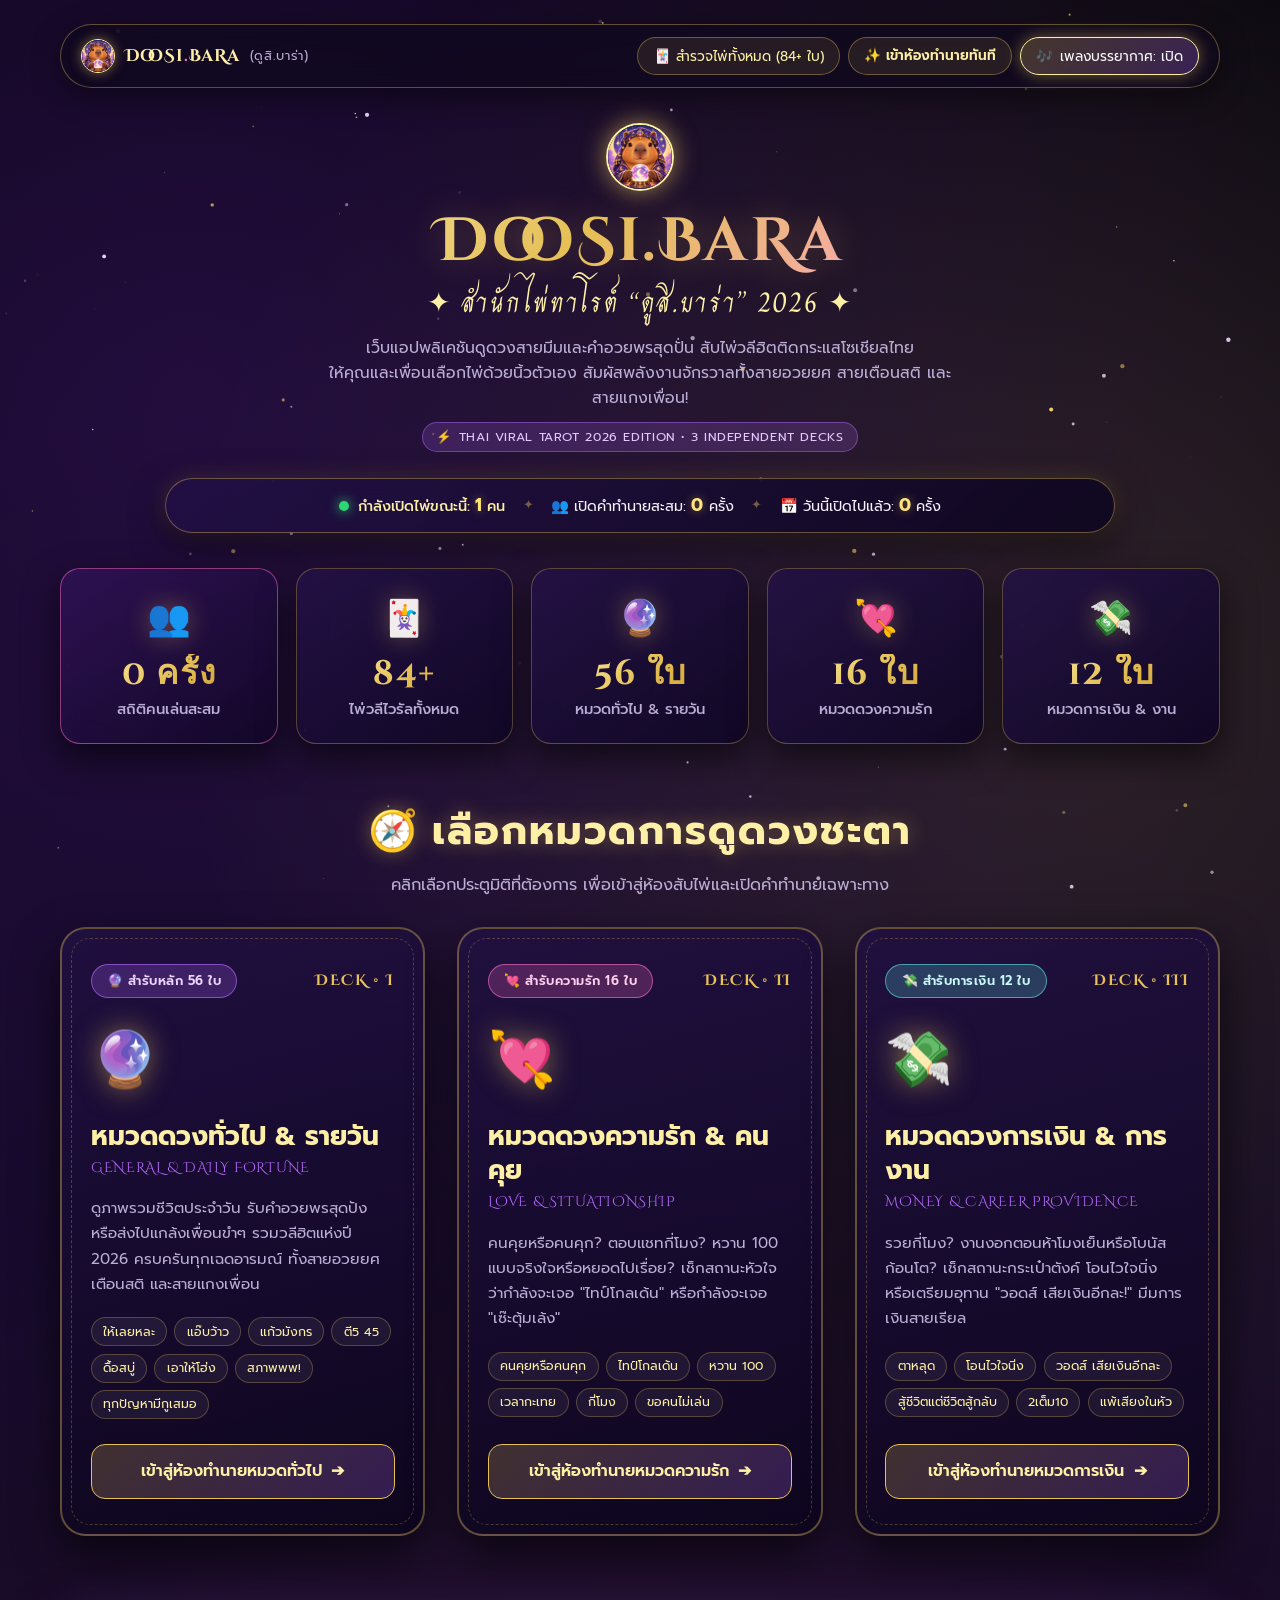
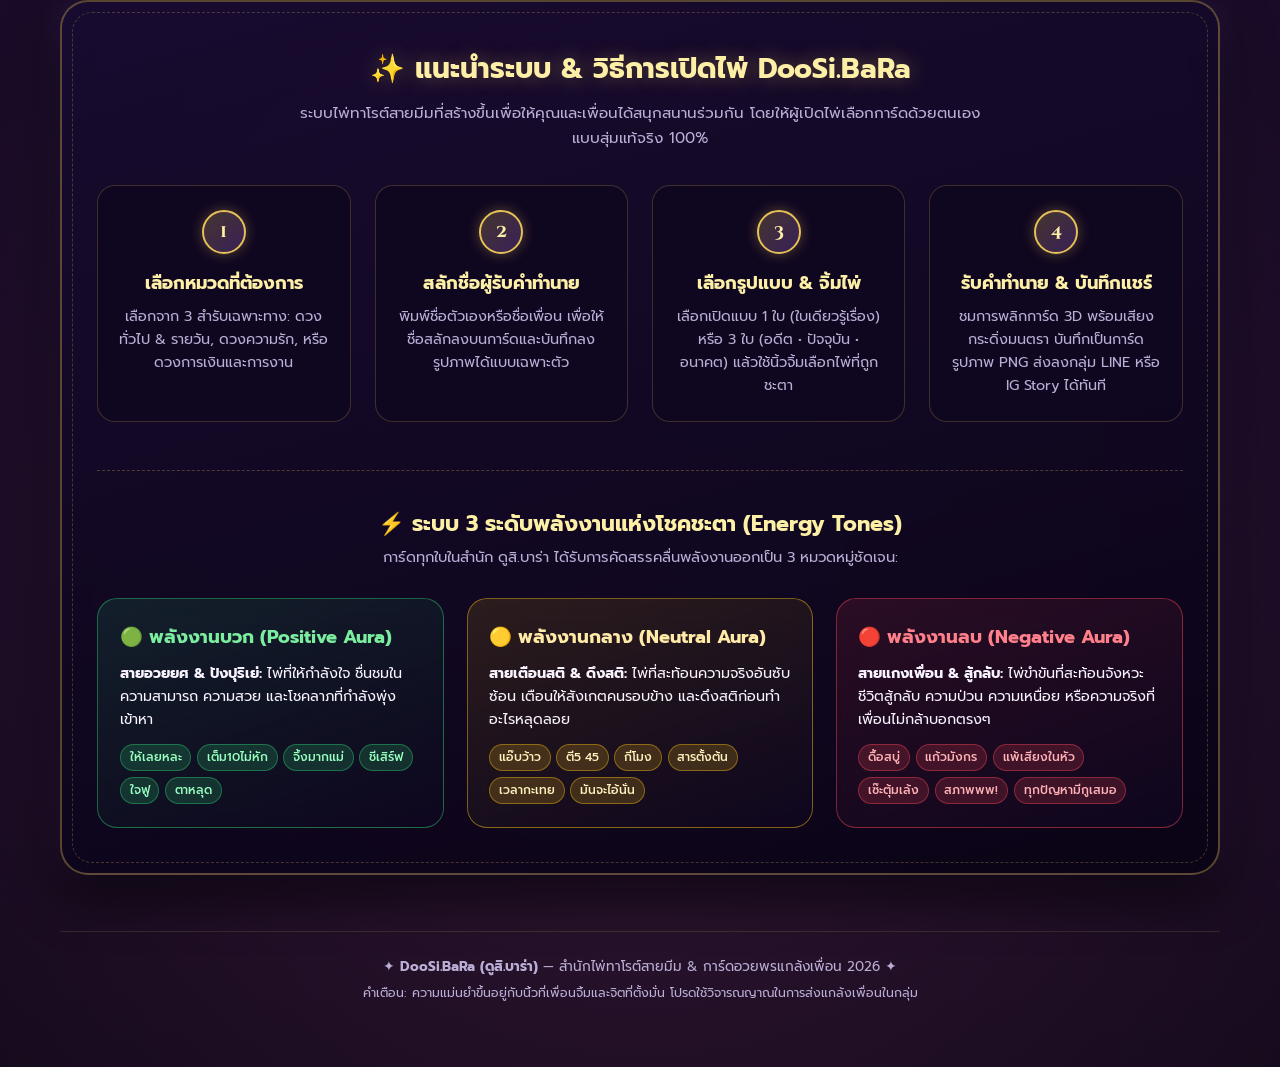
==== index.html @ a7a4101d "Initial release of DooSi.BaRa 2026" ====
<!DOCTYPE html>
<html lang="th">
<head>
    <meta charset="UTF-8">
    <meta name="viewport" content="width=device-width, initial-scale=1.0">
    <title>DooSi.BaRa (ดูสิ.บาร่า) — แดชบอร์ดสำนักไพ่ทาโรต์สายมีม 2026</title>
    <meta name="description" content="DooSi.BaRa (ดูสิ.บาร่า) เว็บเปิดไพ่ทาโรต์ดูดวงขำๆ แกล้งเพื่อน รับคำอวยพรด้วยวลีไวรัลปี 2026 แยกหมวดทั่วไป ความรัก การเงิน พร้อมระบบพลังงาน 3 รูปแบบ">
    <meta name="theme-color" content="#120924">
    <!-- Open Graph / Social Sharing (LINE, Facebook, X) -->
    <meta property="og:type" content="website">
    <meta property="og:title" content="DooSi.BaRa (ดูสิ.บาร่า) — สำนักไพ่ทาโรต์สายมีม 2026">
    <meta property="og:description" content="เปิดไพ่ดูดวงขำๆ แกล้งเพื่อน รับคำอวยพรด้วยวลีไวรัลปี 2026 แยกหมวดทั่วไป ความรัก การเงิน 84+ ใบ!">
    <meta property="og:image" content="icon.png">
    <meta name="twitter:card" content="summary_large_image">
    <meta name="twitter:title" content="DooSi.BaRa (ดูสิ.บาร่า) — สำนักไพ่ทาโรต์สายมีม 2026">
    <meta name="twitter:description" content="เปิดไพ่ดูดวงขำๆ แกล้งเพื่อน รับคำอวยพรด้วยวลีไวรัลปี 2026 แยกหมวดทั่วไป ความรัก การเงิน">
    <meta name="twitter:image" content="icon.png">
    <link rel="icon" type="image/png" href="icon.png">
    <link rel="apple-touch-icon" href="icon.png">
    <link rel="preconnect" href="https://fonts.googleapis.com">
    <link rel="preconnect" href="https://fonts.gstatic.com" crossorigin>
    <link href="https://fonts.googleapis.com/css2?family=Charm:wght@400;700&family=Cinzel+Decorative:wght@700&family=Prompt:wght@300;400;500;600;700&display=swap" rel="stylesheet">
    <link rel="stylesheet" href="styles.css?v=20261001_v10">

    <!-- Direct Fallback / Cache-Proof Essential Layout Styles -->
    <style>
        .dashboard-stats-grid {
            display: grid !important;
            grid-template-columns: repeat(auto-fit, minmax(175px, 1fr)) !important;
            gap: 1.1rem !important;
            margin: 1.5rem auto 3rem !important;
            max-width: 1180px !important;
        }
        @media (min-width: 1024px) {
            .dashboard-stats-grid {
                grid-template-columns: repeat(5, 1fr) !important;
            }
        }
        .stat-box {
            background: linear-gradient(145deg, rgba(35, 17, 70, 0.85) 0%, rgba(16, 7, 36, 0.95) 100%) !important;
            border: 1.5px solid rgba(229, 193, 88, 0.32) !important;
            border-radius: 20px !important;
            padding: 1.35rem 1.15rem !important;
            text-align: center !important;
            box-shadow: 0 14px 35px rgba(0, 0, 0, 0.6) !important;
            backdrop-filter: blur(14px) !important;
            transition: all 0.3s ease !important;
        }
        .stat-box:hover {
            transform: translateY(-5px) !important;
            border-color: #e5c158 !important;
            box-shadow: 0 18px 45px rgba(0, 0, 0, 0.75), 0 0 25px rgba(229, 193, 88, 0.4) !important;
        }
        .modes-portal-grid {
            display: grid !important;
            grid-template-columns: repeat(auto-fit, minmax(320px, 1fr)) !important;
            gap: 2rem !important;
            margin-bottom: 4rem !important;
        }
        .mode-portal-card {
            background: linear-gradient(165deg, rgba(32, 16, 64, 0.92) 0%, rgba(14, 6, 30, 0.98) 100%) !important;
            border: 2px solid rgba(229, 193, 88, 0.38) !important;
            border-radius: 26px !important;
            padding: 2.2rem 1.8rem !important;
            text-decoration: none !important;
            color: #f7f3ff !important;
            display: flex !important;
            flex-direction: column !important;
            justify-content: space-between !important;
            box-shadow: 0 18px 45px rgba(0, 0, 0, 0.65) !important;
            transition: all 0.35s cubic-bezier(0.22, 1, 0.36, 1) !important;
            position: relative !important;
        }
        .mode-portal-card:hover {
            transform: translateY(-8px) scale(1.02) !important;
            border-color: #fdf0a6 !important;
            box-shadow: 0 28px 60px rgba(0, 0, 0, 0.85), 0 0 35px rgba(229, 193, 88, 0.45) !important;
        }
        .portal-general:hover {
            box-shadow: 0 28px 60px rgba(0, 0, 0, 0.85), 0 0 45px rgba(184, 107, 255, 0.5) !important;
            border-color: #d199ff !important;
        }
        .portal-love:hover {
            box-shadow: 0 28px 60px rgba(0, 0, 0, 0.85), 0 0 45px rgba(255, 110, 199, 0.5) !important;
            border-color: #ff9ee2 !important;
        }
        .portal-money:hover {
            box-shadow: 0 28px 60px rgba(0, 0, 0, 0.85), 0 0 45px rgba(92, 225, 230, 0.5) !important;
            border-color: #7fedf2 !important;
        }
        .portal-top-bar {
            display: flex !important;
            justify-content: space-between !important;
            align-items: center !important;
            margin-bottom: 1.2rem !important;
        }
        .portal-enter-btn {
            width: 100% !important;
            padding: 0.85rem 1.2rem !important;
            background: linear-gradient(135deg, rgba(229, 193, 88, 0.22), rgba(184, 107, 255, 0.22)) !important;
            border: 1.5px solid #e5c158 !important;
            border-radius: 14px !important;
            color: #fdf0a6 !important;
            font-size: 1rem !important;
            font-weight: 600 !important;
            text-align: center !important;
            transition: all 0.3s ease !important;
            display: flex !important;
            align-items: center !important;
            justify-content: center !important;
            gap: 0.6rem !important;
        }
        .mode-portal-card:hover .portal-enter-btn {
            background: linear-gradient(135deg, #f3d470, #c89629) !important;
            color: #160a28 !important;
            box-shadow: 0 0 25px rgba(229, 193, 88, 0.5) !important;
        }
        .system-guide-card {
            background: linear-gradient(165deg, rgba(24, 11, 48, 0.9) 0%, rgba(10, 4, 22, 0.96) 100%) !important;
            border: 2px solid rgba(229, 193, 88, 0.35) !important;
            border-radius: 28px !important;
            padding: 2.8rem 2.2rem !important;
            margin-bottom: 3.5rem !important;
            box-shadow: 0 20px 50px rgba(0,0,0,0.7), 0 0 35px rgba(184, 107, 255, 0.15) !important;
        }
        .guide-step-grid {
            display: grid !important;
            grid-template-columns: repeat(auto-fit, minmax(230px, 1fr)) !important;
            gap: 1.5rem !important;
            margin-top: 2.2rem !important;
        }
        .guide-step-item {
            background: rgba(15, 7, 32, 0.8) !important;
            border: 1.5px solid rgba(229, 193, 88, 0.22) !important;
            border-radius: 18px !important;
            padding: 1.5rem 1.25rem !important;
            text-align: center !important;
        }
        .step-num {
            display: inline-flex !important;
            align-items: center !important;
            justify-content: center !important;
            width: 44px !important;
            height: 44px !important;
            border-radius: 50% !important;
            background: linear-gradient(135deg, rgba(229, 193, 88, 0.25), rgba(184, 107, 255, 0.25)) !important;
            border: 2px solid #e5c158 !important;
            color: #fdf0a6 !important;
            font-family: 'Cinzel Decorative', serif !important;
            font-weight: 700 !important;
            font-size: 1.15rem !important;
            margin-bottom: 0.9rem !important;
        }
        .tone-explain-grid {
            display: grid !important;
            grid-template-columns: repeat(auto-fit, minmax(260px, 1fr)) !important;
            gap: 1.4rem !important;
            margin-top: 1.8rem !important;
        }
        .tone-explain-card {
            border-radius: 20px !important;
            padding: 1.45rem 1.35rem !important;
        }
        .tone-explain-card.positive {
            background: linear-gradient(160deg, rgba(46, 213, 115, 0.12), rgba(15, 7, 32, 0.85)) !important;
            border: 1.5px solid rgba(46, 213, 115, 0.45) !important;
        }
        .tone-explain-card.neutral {
            background: linear-gradient(160deg, rgba(255, 195, 18, 0.12), rgba(15, 7, 32, 0.85)) !important;
            border: 1.5px solid rgba(255, 195, 18, 0.45) !important;
        }
        .tone-explain-card.negative {
            background: linear-gradient(160deg, rgba(255, 71, 87, 0.12), rgba(15, 7, 32, 0.85)) !important;
            border: 1.5px solid rgba(255, 71, 87, 0.45) !important;
        }
    </style>
</head>
<body>
    <!-- Animated Celestial Starfield -->
    <canvas id="starfield"></canvas>

    <div class="app-wrapper">
        <!-- Top Navigation Bar -->
        <nav class="top-bar">
            <div class="brand-mini">
                <img src="icon.png" alt="DooSi.BaRa Mascot" class="brand-mascot-img">
                <span>DooSi<span class="dot">.</span>BaRa</span>
                <span style="font-family:'Prompt',sans-serif; font-size:0.8rem; color:var(--text-muted); font-weight:400;">(ดูสิ.บาร่า)</span>
            </div>
            <div class="top-actions">
                <button type="button" class="btn-pill" id="btnOpenGallery">
                    🃏 สำรวจไพ่ทั้งหมด (84+ ใบ)
                </button>
                <a href="reading.html?mode=general" class="btn-pill" style="text-decoration:none; color:var(--gold-light); font-weight:600;">
                    ✨ เข้าห้องทำนายทันที
                </a>
                <button type="button" class="btn-pill sound-active" id="btnToggleSound">
                    <span class="bgm-wave-anim">🎶</span> เพลงบรรยากาศ: เปิด
                </button>
            </div>
        </nav>

        <!-- Hero Section -->
        <header class="hero-header">
            <div class="celestial-emblem" aria-hidden="true" style="background:transparent; border:none; box-shadow:none;">
                <img src="icon.png" alt="DooSi.BaRa Mascot" class="hero-mascot-img">
            </div>
            <h1 class="site-title">DooSi.BaRa</h1>
            <span class="site-title-thai">✦ สำนักไพ่ทาโรต์ “ดูสิ.บาร่า” 2026 ✦</span>
            <p class="site-subtitle">
                เว็บแอปพลิเคชันดูดวงสายมีมและคำอวยพรสุดปั่น สับไพ่วลีฮิตติดกระแสโซเชียลไทย<br>
                ให้คุณและเพื่อนเลือกไพ่ด้วยนิ้วตัวเอง สัมผัสพลังงานจักรวาลทั้งสายอวยยศ สายเตือนสติ และสายแกงเพื่อน!
            </p>
            <span class="badge-2026">⚡ THAI VIRAL TAROT 2026 EDITION • 3 INDEPENDENT DECKS</span>

            <!-- Real-Time Live Player Counter Strip -->
            <div class="live-counter-strip" aria-label="สถิติผู้เปิดไพ่แบบเรียลไทม์">
                <div class="live-counter-pill pulse-active">
                    <span class="live-pulse-dot" aria-hidden="true"></span>
                    <span>กำลังเปิดไพ่ขณะนี้: <strong id="liveOnlineCount" class="live-glow-val">28</strong> คน</span>
                </div>
                <div class="live-counter-divider" aria-hidden="true">✦</div>
                <div class="live-counter-pill">
                    <span>👥 เปิดคำทำนายสะสม: <strong id="liveTotalReadings" class="live-glow-val">28,540</strong> ครั้ง</span>
                </div>
                <div class="live-counter-divider" aria-hidden="true">✦</div>
                <div class="live-counter-pill">
                    <span>📅 วันนี้เปิดไปแล้ว: <strong id="liveTodayReadings" class="live-glow-val">1,280</strong> ครั้ง</span>
                </div>
            </div>
        </header>

        <!-- Overview Dashboard Stats -->
        <div class="dashboard-stats-grid">
            <div class="stat-box highlight-player-stat">
                <div class="stat-icon">👥</div>
                <div class="stat-number" id="statPlayerCount">28,540+</div>
                <div class="stat-title">สถิติคนเล่นสะสม</div>
            </div>
            <div class="stat-box">
                <div class="stat-icon">🃏</div>
                <div class="stat-number" id="statTotalCards">84+</div>
                <div class="stat-title">ไพ่วลีไวรัลทั้งหมด</div>
            </div>
            <div class="stat-box">
                <div class="stat-icon">🔮</div>
                <div class="stat-number" id="statGeneralCards">56 ใบ</div>
                <div class="stat-title">หมวดทั่วไป & รายวัน</div>
            </div>
            <div class="stat-box">
                <div class="stat-icon">💘</div>
                <div class="stat-number" id="statLoveCards">16 ใบ</div>
                <div class="stat-title">หมวดดวงความรัก</div>
            </div>
            <div class="stat-box">
                <div class="stat-icon">💸</div>
                <div class="stat-number" id="statMoneyCards">12 ใบ</div>
                <div class="stat-title">หมวดการเงิน & งาน</div>
            </div>
        </div>

        <!-- Mode Portals Section -->
        <div class="section-heading-center">
            <h2>🧭 เลือกหมวดการดูดวงชะตา</h2>
            <p>คลิกเลือกประตูมิติที่ต้องการ เพื่อเข้าสู่ห้องสับไพ่และเปิดคำทำนายเฉพาะทาง</p>
        </div>

        <section class="modes-portal-grid" aria-label="เลือกโหมดการดูดวง">
            <!-- Mode 1: General -->
            <a href="reading.html?mode=general" class="mode-portal-card portal-general" aria-label="เข้าสู่ห้องทำนายดวงทั่วไป">
                <div>
                    <div class="portal-top-bar">
                        <span class="portal-badge badge-general">🔮 สำรับหลัก 56 ใบ</span>
                        <span class="portal-roman">DECK • I</span>
                    </div>
                    <div class="portal-icon">🔮</div>
                    <h3 class="portal-title">หมวดดวงทั่วไป & รายวัน</h3>
                    <div class="portal-subtitle">GENERAL & DAILY FORTUNE</div>
                    <p class="portal-desc">
                        ดูภาพรวมชีวิตประจำวัน รับคำอวยพรสุดปัง หรือส่งไปแกล้งเพื่อนขำๆ รวมวลีฮิตแห่งปี 2026 ครบครันทุกเฉดอารมณ์ ทั้งสายอวยยศ เตือนสติ และสายแกงเพื่อน
                    </p>
                    <div class="portal-sample-tags">
                        <span class="sample-tag">ให้เลยหละ</span>
                        <span class="sample-tag">แอ๊บว้าว</span>
                        <span class="sample-tag">แก้วมังกร</span>
                        <span class="sample-tag">ตี5 45</span>
                        <span class="sample-tag">ดื้อสบู่</span>
                        <span class="sample-tag">เอาให้โฮ่ง</span>
                        <span class="sample-tag">สภาพพพ!</span>
                        <span class="sample-tag">ทุกปัญหามีกูเสมอ</span>
                    </div>
                </div>
                <div class="portal-enter-btn">
                    <span>เข้าสู่ห้องทำนายหมวดทั่วไป</span>
                    <span class="portal-arrow">➔</span>
                </div>
            </a>

            <!-- Mode 2: Love -->
            <a href="reading.html?mode=love" class="mode-portal-card portal-love" aria-label="เข้าสู่ห้องทำนายความรัก">
                <div>
                    <div class="portal-top-bar">
                        <span class="portal-badge badge-love">💘 สำรับความรัก 16 ใบ</span>
                        <span class="portal-roman">DECK • II</span>
                    </div>
                    <div class="portal-icon">💘</div>
                    <h3 class="portal-title">หมวดดวงความรัก & คนคุย</h3>
                    <div class="portal-subtitle">LOVE & SITUATIONSHIP</div>
                    <p class="portal-desc">
                        คนคุยหรือคนคุก? ตอบแชทกี่โมง? หวาน 100 แบบจริงใจหรือหยอดไปเรื่อย? เช็กสถานะหัวใจว่ากำลังจะเจอ "ไทป์โกลเด้น" หรือกำลังจะเจอ "เซ๊ะตุ้มเล้ง"
                    </p>
                    <div class="portal-sample-tags">
                        <span class="sample-tag">คนคุยหรือคนคุก</span>
                        <span class="sample-tag">ไทป์โกลเด้น</span>
                        <span class="sample-tag">หวาน 100</span>
                        <span class="sample-tag">เวลากะเทย</span>
                        <span class="sample-tag">กี่โมง</span>
                        <span class="sample-tag">ขอคนไม่เล่น</span>
                    </div>
                </div>
                <div class="portal-enter-btn">
                    <span>เข้าสู่ห้องทำนายหมวดความรัก</span>
                    <span class="portal-arrow">➔</span>
                </div>
            </a>

            <!-- Mode 3: Money & Career -->
            <a href="reading.html?mode=money" class="mode-portal-card portal-money" aria-label="เข้าสู่ห้องทำนายการเงิน">
                <div>
                    <div class="portal-top-bar">
                        <span class="portal-badge badge-money">💸 สำรับการเงิน 12 ใบ</span>
                        <span class="portal-roman">DECK • III</span>
                    </div>
                    <div class="portal-icon">💸</div>
                    <h3 class="portal-title">หมวดดวงการเงิน & การงาน</h3>
                    <div class="portal-subtitle">MONEY & CAREER PROVIDENCE</div>
                    <p class="portal-desc">
                        รวยกี่โมง? งานงอกตอนห้าโมงเย็นหรือโบนัสก้อนโต? เช็กสถานะกระเป๋าตังค์ โอนไวใจนิ่ง หรือเตรียมอุทาน "วอดส์ เสียเงินอีกละ!" มีมการเงินสายเรียล
                    </p>
                    <div class="portal-sample-tags">
                        <span class="sample-tag">ตาหลุด</span>
                        <span class="sample-tag">โอนไวใจนิ่ง</span>
                        <span class="sample-tag">วอดส์ เสียเงินอีกละ</span>
                        <span class="sample-tag">สู้ชีวิตแต่ชีวิตสู้กลับ</span>
                        <span class="sample-tag">2เต็ม10</span>
                        <span class="sample-tag">แพ้เสียงในหัว</span>
                    </div>
                </div>
                <div class="portal-enter-btn">
                    <span>เข้าสู่ห้องทำนายหมวดการเงิน</span>
                    <span class="portal-arrow">➔</span>
                </div>
            </a>
        </section>

        <!-- System Architecture & How It Works -->
        <section class="system-guide-card">
            <div style="text-align:center;">
                <h3 style="font-size:1.75rem; color:var(--gold-light); margin-bottom:0.5rem; text-shadow:0 0 20px rgba(229,193,88,0.4);">
                    ✨ แนะนำระบบ & วิธีการเปิดไพ่ DooSi.BaRa
                </h3>
                <p style="color:var(--text-muted); font-size:0.95rem; max-width:700px; margin:0 auto; line-height:1.65;">
                    ระบบไพ่ทาโรต์สายมีมที่สร้างขึ้นเพื่อให้คุณและเพื่อนได้สนุกสนานร่วมกัน โดยให้ผู้เปิดไพ่เลือกการ์ดด้วยตนเองแบบสุ่มแท้จริง 100%
                </p>
            </div>

            <!-- Steps Grid -->
            <div class="guide-step-grid">
                <div class="guide-step-item">
                    <div class="step-num">1</div>
                    <h4>เลือกหมวดที่ต้องการ</h4>
                    <p>เลือกจาก 3 สำรับเฉพาะทาง: ดวงทั่วไป & รายวัน, ดวงความรัก, หรือดวงการเงินและการงาน</p>
                </div>
                <div class="guide-step-item">
                    <div class="step-num">2</div>
                    <h4>สลักชื่อผู้รับคำทำนาย</h4>
                    <p>พิมพ์ชื่อตัวเองหรือชื่อเพื่อน เพื่อให้ชื่อสลักลงบนการ์ดและบันทึกลงรูปภาพได้แบบเฉพาะตัว</p>
                </div>
                <div class="guide-step-item">
                    <div class="step-num">3</div>
                    <h4>เลือกรูปแบบ & จิ้มไพ่</h4>
                    <p>เลือกเปิดแบบ 1 ใบ (ใบเดียวรู้เรื่อง) หรือ 3 ใบ (อดีต • ปัจจุบัน • อนาคต) แล้วใช้นิ้วจิ้มเลือกไพ่ที่ถูกชะตา</p>
                </div>
                <div class="guide-step-item">
                    <div class="step-num">4</div>
                    <h4>รับคำทำนาย & บันทึกแชร์</h4>
                    <p>ชมการพลิกการ์ด 3D พร้อมเสียงกระดิ่งมนตรา บันทึกเป็นการ์ดรูปภาพ PNG ส่งลงกลุ่ม LINE หรือ IG Story ได้ทันที</p>
                </div>
            </div>

            <!-- 3 Energy Tones System -->
            <div style="margin-top:3rem; padding-top:2.2rem; border-top:1px dashed rgba(229,193,88,0.28);">
                <div style="text-align:center; margin-bottom:1.5rem;">
                    <h4 style="font-size:1.35rem; color:var(--gold-light);">
                        ⚡ ระบบ 3 ระดับพลังงานแห่งโชคชะตา (Energy Tones)
                    </h4>
                    <p style="color:var(--text-muted); font-size:0.92rem; margin-top:0.3rem;">
                        การ์ดทุกใบในสำนัก ดูสิ.บาร่า ได้รับการคัดสรรคลื่นพลังงานออกเป็น 3 หมวดหมู่ชัดเจน:
                    </p>
                </div>

                <div class="tone-explain-grid">
                    <div class="tone-explain-card positive">
                        <h4>🟢 พลังงานบวก (Positive Aura)</h4>
                        <p>
                            <strong>สายอวยยศ & ปังปุริเย่:</strong> ไพ่ที่ให้กำลังใจ ชื่นชมในความสามารถ ความสวย และโชคลาภที่กำลังพุ่งเข้าหา
                        </p>
                        <div class="tone-chips">
                            <span class="tone-chip">ให้เลยหละ</span>
                            <span class="tone-chip">เต็ม10ไม่หัก</span>
                            <span class="tone-chip">จึ้งมากแม่</span>
                            <span class="tone-chip">ชีเสิร์ฟ</span>
                            <span class="tone-chip">ใจฟู</span>
                            <span class="tone-chip">ตาหลุด</span>
                        </div>
                    </div>

                    <div class="tone-explain-card neutral">
                        <h4>🟡 พลังงานกลาง (Neutral Aura)</h4>
                        <p>
                            <strong>สายเตือนสติ & ดึงสติ:</strong> ไพ่ที่สะท้อนความจริงอันซับซ้อน เตือนให้สังเกตคนรอบข้าง และดึงสติก่อนทำอะไรหลุดลอย
                        </p>
                        <div class="tone-chips">
                            <span class="tone-chip">แอ๊บว้าว</span>
                            <span class="tone-chip">ตี5 45</span>
                            <span class="tone-chip">กี่โมง</span>
                            <span class="tone-chip">สารตั้งต้น</span>
                            <span class="tone-chip">เวลากะเทย</span>
                            <span class="tone-chip">มันจะไอ้นั่น</span>
                        </div>
                    </div>

                    <div class="tone-explain-card negative">
                        <h4>🔴 พลังงานลบ (Negative Aura)</h4>
                        <p>
                            <strong>สายแกงเพื่อน & สู้กลับ:</strong> ไพ่ขำขันที่สะท้อนจังหวะชีวิตสู้กลับ ความป่วน ความเหนื่อย หรือความจริงที่เพื่อนไม่กล้าบอกตรงๆ
                        </p>
                        <div class="tone-chips">
                            <span class="tone-chip">ดื้อสบู่</span>
                            <span class="tone-chip">แก้วมังกร</span>
                            <span class="tone-chip">แพ้เสียงในหัว</span>
                            <span class="tone-chip">เซ๊ะตุ้มเล้ง</span>
                            <span class="tone-chip">สภาพพพ!</span>
                            <span class="tone-chip">ทุกปัญหามีกูเสมอ</span>
                        </div>
                    </div>
                </div>
            </div>
        </section>

        <!-- Footer -->
        <footer class="site-footer">
            <p>✦ <strong>DooSi.BaRa (ดูสิ.บาร่า)</strong> — สำนักไพ่ทาโรต์สายมีม & การ์ดอวยพรแกล้งเพื่อน 2026 ✦</p>
            <p style="margin-top:0.3rem; font-size:0.78rem;">
                คำเตือน: ความแม่นยำขึ้นอยู่กับนิ้วที่เพื่อนจิ้มและจิตที่ตั้งมั่น โปรดใช้วิจารณญาณในการส่งแกล้งเพื่อนในกลุ่ม
            </p>
        </footer>
    </div>

    <!-- Modal 1: Master Gallery (All Decks Explorer) -->
    <div class="modal-backdrop" id="galleryModal" role="dialog" aria-modal="true">
        <div class="modal-card">
            <div class="modal-header">
                <div class="modal-title">🃏 สำรวจไพ่วลีไวรัลทั้งหมดใน DooSi.BaRa</div>
                <button type="button" class="btn-close-modal" onclick="document.getElementById('galleryModal').classList.remove('open')">✕</button>
            </div>

            <!-- Search and Filter Bar -->
            <div style="margin-bottom:1.2rem;">
                <input
                    type="text"
                    id="gallerySearchInput"
                    class="mystic-input"
                    placeholder="🔍 ค้นหาวลี หรือคำในความหมาย (เช่น ให้เลยหละ, แก้วมังกร, ตี5 45, ใจฟู...)"
                    style="margin-bottom:0.75rem;"
                >

                <div class="gallery-filter-bar">
                    <span style="font-size:0.8rem; color:var(--text-muted); margin-right:0.3rem;">หมวด:</span>
                    <button type="button" class="gallery-filter-pill active" data-filter="all">ทั้งหมด</button>
                    <button type="button" class="gallery-filter-pill" data-filter="general">🔮 ทั่วไป & รายวัน</button>
                    <button type="button" class="gallery-filter-pill" data-filter="love">💘 ความรัก</button>
                    <button type="button" class="gallery-filter-pill" data-filter="money">💸 การเงิน</button>
                </div>

                <div class="gallery-filter-bar">
                    <span style="font-size:0.8rem; color:var(--text-muted); margin-right:0.3rem;">พลังงาน:</span>
                    <button type="button" class="gallery-tone-pill active" data-tone="all">ทุกพลังงาน</button>
                    <button type="button" class="gallery-tone-pill" data-tone="positive">🟢 พลังบวก</button>
                    <button type="button" class="gallery-tone-pill" data-tone="neutral">🟡 พลังกลาง</button>
                    <button type="button" class="gallery-tone-pill" data-tone="negative">🔴 พลังลบ</button>
                    <span id="galleryCountBadge" style="margin-left:auto; font-size:0.78rem; color:var(--gold-light);"></span>
                </div>
            </div>

            <!-- Cards Grid -->
            <div class="gallery-grid" id="galleryGridContainer"></div>
        </div>
    </div>

    <!-- Modal 2: Individual Card Detail Preview -->
    <div class="modal-backdrop" id="cardDetailModal" role="dialog" aria-modal="true">
        <div class="modal-card" style="max-width:680px;">
            <div class="modal-header">
                <div class="modal-title">🃏 รายละเอียดไพ่ทาโรต์</div>
                <button type="button" class="btn-close-modal" onclick="document.getElementById('cardDetailModal').classList.remove('open')">✕</button>
            </div>
            <div id="cardDetailContent" style="padding-top:0.5rem;"></div>
        </div>
    </div>

    <!-- Load Decks and Dashboard Controller -->
    <script src="data/general.js?v=20261001_v11"></script>
    <script src="data/love.js?v=20261001_v11"></script>
    <script src="data/money.js?v=20261001_v11"></script>
    <script src="dashboard.js?v=20261001_v11"></script>
</body>
</html>
---- styles.css ----
:root {
    --bg-deep: #070410;
    --bg-mid: #120924;
    --bg-card: #1a0f33;
    --bg-panel: rgba(22, 12, 44, 0.85);
    --gold-primary: #e5c158;
    --gold-light: #fdf0a6;
    --gold-dark: #9e7820;
    --gold-glow: rgba(229, 193, 88, 0.45);
    --purple-neon: #b86bff;
    --pink-accent: #ff6ec7;
    --cyan-mystic: #5ce1e6;
    --text-main: #f8f3ff;
    --text-muted: #bbaed6;
    --border-gold: rgba(229, 193, 88, 0.38);
    --shadow-mystic: 0 20px 50px rgba(0, 0, 0, 0.75), 0 0 30px rgba(184, 107, 255, 0.15);
}

* {
    box-sizing: border-box;
    margin: 0;
    padding: 0;
}

html {
    scroll-behavior: smooth;
}

body {
    font-family: 'Prompt', -apple-system, BlinkMacSystemFont, sans-serif;
    background-color: var(--bg-deep);
    background-image:
        radial-gradient(circle at 15% 15%, rgba(120, 40, 200, 0.22) 0%, transparent 45%),
        radial-gradient(circle at 85% 25%, rgba(229, 193, 88, 0.14) 0%, transparent 40%),
        radial-gradient(circle at 50% 85%, rgba(255, 110, 199, 0.15) 0%, transparent 50%),
        linear-gradient(180deg, #070410 0%, #130926 50%, #090514 100%);
    color: var(--text-main);
    min-height: 100vh;
    overflow-x: hidden;
    position: relative;
    line-height: 1.6;
}

/* Starfield Canvas Background */
#starfield {
    position: fixed;
    top: 0;
    left: 0;
    width: 100%;
    height: 100%;
    pointer-events: none;
    z-index: 0;
}

.app-wrapper {
    position: relative;
    z-index: 1;
    max-width: 1200px;
    margin: 0 auto;
    padding: 1.5rem 1.25rem 4rem;
}

/* Top Navigation / Utility Bar */
.top-bar {
    display: flex;
    justify-content: space-between;
    align-items: center;
    flex-wrap: wrap;
    gap: 0.75rem;
    padding: 0.75rem 1.25rem;
    background: rgba(15, 8, 30, 0.75);
    border: 1px solid var(--border-gold);
    border-radius: 999px;
    backdrop-filter: blur(12px);
    margin-bottom: 2rem;
    box-shadow: 0 8px 30px rgba(0, 0, 0, 0.45);
}

.brand-mini {
    display: flex;
    align-items: center;
    gap: 0.6rem;
    font-family: 'Cinzel Decorative', 'Prompt', serif;
    font-weight: 700;
    color: var(--gold-light);
    font-size: 1.05rem;
    letter-spacing: 0.05em;
}

.brand-mini .dot {
    color: var(--pink-accent);
}

.brand-mascot-img {
    width: 34px;
    height: 34px;
    border-radius: 50%;
    border: 1.5px solid var(--gold-light);
    box-shadow: 0 0 12px rgba(229, 193, 88, 0.5);
    object-fit: cover;
    flex-shrink: 0;
}

.top-actions {
    display: flex;
    align-items: center;
    gap: 0.5rem;
    flex-wrap: wrap;
}

.btn-pill {
    background: rgba(229, 193, 88, 0.1);
    color: var(--gold-light);
    border: 1px solid var(--border-gold);
    padding: 0.45rem 0.95rem;
    border-radius: 999px;
    font-family: inherit;
    font-size: 0.85rem;
    cursor: pointer;
    transition: all 0.25s ease;
    display: inline-flex;
    align-items: center;
    gap: 0.4rem;
}

.btn-pill:hover {
    background: rgba(229, 193, 88, 0.25);
    transform: translateY(-2px);
    box-shadow: 0 0 15px var(--gold-glow);
}

.btn-pill.sound-active {
    background: linear-gradient(135deg, rgba(229, 193, 88, 0.25), rgba(184, 107, 255, 0.25)) !important;
    border-color: var(--gold-light) !important;
    color: #fff !important;
    box-shadow: 0 0 16px rgba(229, 193, 88, 0.45) !important;
}

.bgm-wave-anim {
    display: inline-block;
    animation: musicPulse 1.4s ease-in-out infinite;
}

@keyframes musicPulse {
    0%, 100% { transform: scale(1); }
    50% { transform: scale(1.3); }
}

.hero-mascot-img {
    width: 68px;
    height: 68px;
    border-radius: 50%;
    border: 2px solid var(--gold-light);
    box-shadow: 0 0 25px rgba(229, 193, 88, 0.65);
    object-fit: cover;
    animation: mascotFloat 4s ease-in-out infinite;
}

@keyframes mascotFloat {
    0%, 100% {
        transform: translateY(0) scale(1);
        box-shadow: 0 0 25px rgba(229, 193, 88, 0.65);
    }
    50% {
        transform: translateY(-4px) scale(1.04);
        box-shadow: 0 0 35px rgba(255, 110, 199, 0.7);
    }
}

.btn-pill.active-prank {
    background: linear-gradient(135deg, rgba(255, 110, 199, 0.28), rgba(184, 107, 255, 0.28));
    border-color: var(--pink-accent);
    color: #fff;
}

/* Hero Header */
.hero-header {
    text-align: center;
    margin-bottom: 2rem;
    position: relative;
}

.celestial-emblem {
    display: inline-flex;
    align-items: center;
    justify-content: center;
    width: 74px;
    height: 74px;
    border-radius: 50%;
    background: radial-gradient(circle, rgba(229, 193, 88, 0.22) 0%, rgba(18, 9, 36, 0.9) 70%);
    border: 1.5px solid var(--gold-primary);
    box-shadow: 0 0 28px var(--gold-glow);
    margin-bottom: 0.85rem;
    animation: floatSlow 4s ease-in-out infinite;
}

@keyframes floatSlow {
    0%, 100% { transform: translateY(0px) rotate(0deg); }
    50% { transform: translateY(-7px) rotate(3deg); }
}

.site-title {
    font-family: 'Cinzel Decorative', serif;
    font-size: clamp(2.2rem, 5vw, 3.8rem);
    font-weight: 700;
    background: linear-gradient(135deg, #fff6cc 0%, #e5c158 45%, #ff9de2 85%, #fdf0a6 100%);
    -webkit-background-clip: text;
    -webkit-text-fill-color: transparent;
    text-shadow: 0 0 35px rgba(229, 193, 88, 0.28);
    letter-spacing: 0.04em;
    line-height: 1.15;
}

.site-title-thai {
    display: block;
    font-family: 'Charm', 'Prompt', cursive;
    font-size: clamp(1.25rem, 2.6vw, 1.75rem);
    color: var(--gold-light);
    margin-top: 0.2rem;
    letter-spacing: 0.06em;
}

.site-subtitle {
    color: var(--text-muted);
    font-size: 0.98rem;
    max-width: 640px;
    margin: 0.65rem auto 0;
}

.badge-2026 {
    display: inline-block;
    margin-top: 0.7rem;
    padding: 0.25rem 0.85rem;
    font-size: 0.78rem;
    border-radius: 999px;
    background: rgba(184, 107, 255, 0.18);
    border: 1px solid rgba(184, 107, 255, 0.45);
    color: #e5c8ff;
    letter-spacing: 0.05em;
}

/* Control Altar (Intention & Mode Selector) */
.altar-panel {
    background: var(--bg-panel);
    border: 1px solid var(--border-gold);
    border-radius: 20px;
    padding: 1.5rem;
    max-width: 850px;
    margin: 0 auto 2.2rem;
    box-shadow: var(--shadow-mystic);
    backdrop-filter: blur(14px);
    position: relative;
    overflow: hidden;
}

.altar-panel::before {
    content: "";
    position: absolute;
    inset: 6px;
    border: 1px dashed rgba(229, 193, 88, 0.2);
    border-radius: 15px;
    pointer-events: none;
}

.altar-grid {
    display: grid;
    grid-template-columns: 1fr auto;
    gap: 1.2rem;
    align-items: end;
}

@media (max-width: 768px) {
    .altar-grid {
        grid-template-columns: 1fr;
    }
}

.energy-legend-bar {
    display: inline-flex;
    align-items: center;
    gap: 0.45rem;
    flex-wrap: nowrap;
    white-space: nowrap;
    background: rgba(14, 7, 28, 0.7);
    border: 1px solid rgba(229, 193, 88, 0.25);
    border-radius: 999px;
    padding: 0.42rem 0.85rem;
    margin-bottom: 0.2rem;
}

.legend-label {
    font-size: 0.82rem;
    color: var(--text-muted);
    white-space: nowrap;
}

.legend-tag {
    display: inline-flex;
    align-items: center;
    gap: 0.28rem;
    font-size: 0.8rem;
    font-weight: 600;
    white-space: nowrap;
    padding: 0.2rem 0.6rem;
    border-radius: 999px;
}

.legend-tag.positive {
    background: rgba(46, 213, 115, 0.15);
    color: #7bed9f;
    border: 1px solid rgba(46, 213, 115, 0.4);
}

.legend-tag.neutral {
    background: rgba(255, 195, 18, 0.15);
    color: #ffeaa7;
    border: 1px solid rgba(255, 195, 18, 0.4);
}

.legend-tag.negative {
    background: rgba(255, 71, 87, 0.15);
    color: #ff7f8a;
    border: 1px solid rgba(255, 71, 87, 0.4);
}

@media (max-width: 600px) {
    .energy-legend-bar {
        flex-wrap: wrap;
        border-radius: 14px;
        padding: 0.5rem 0.75rem;
    }
}


.field-group label {
    display: block;
    font-size: 0.88rem;
    color: var(--gold-light);
    margin-bottom: 0.45rem;
    font-weight: 500;
}

.mystic-input,
.mystic-select {
    width: 100%;
    padding: 0.75rem 1rem;
    border-radius: 12px;
    background: rgba(10, 5, 22, 0.85);
    border: 1px solid var(--border-gold);
    color: var(--text-main);
    font-family: inherit;
    font-size: 0.95rem;
    transition: all 0.2s ease;
}

.mystic-input:focus,
.mystic-select:focus {
    outline: none;
    border-color: var(--gold-light);
    box-shadow: 0 0 15px var(--gold-glow);
}

.spread-mode-bar {
    display: flex;
    justify-content: space-between;
    align-items: center;
    flex-wrap: wrap;
    gap: 1rem;
    margin-top: 1.2rem;
    padding-top: 1.1rem;
    border-top: 1px solid rgba(229, 193, 88, 0.16);
}

.mode-tabs {
    display: flex;
    gap: 0.5rem;
    flex-wrap: wrap;
}

.mode-tab {
    background: rgba(255, 255, 255, 0.04);
    border: 1px solid rgba(229, 193, 88, 0.28);
    color: var(--text-muted);
    padding: 0.5rem 1rem;
    border-radius: 10px;
    font-family: inherit;
    font-size: 0.88rem;
    cursor: pointer;
    transition: all 0.2s ease;
}

.mode-tab.active {
    background: linear-gradient(135deg, rgba(229, 193, 88, 0.25), rgba(184, 107, 255, 0.25));
    border-color: var(--gold-primary);
    color: var(--gold-light);
    font-weight: 600;
    box-shadow: 0 0 15px rgba(229, 193, 88, 0.25);
}

.action-buttons {
    display: flex;
    gap: 0.65rem;
    flex-wrap: wrap;
}

.btn-gold {
    background: linear-gradient(135deg, #f3d470 0%, #c89629 50%, #e5c158 100%);
    color: #160a28;
    font-weight: 700;
    border: none;
    padding: 0.65rem 1.35rem;
    border-radius: 12px;
    font-family: inherit;
    font-size: 0.95rem;
    cursor: pointer;
    box-shadow: 0 6px 20px rgba(229, 193, 88, 0.35);
    transition: all 0.25s ease;
    display: inline-flex;
    align-items: center;
    gap: 0.45rem;
}

.btn-gold:hover {
    transform: translateY(-2px) scale(1.02);
    box-shadow: 0 10px 28px rgba(229, 193, 88, 0.55);
}

.btn-outline-gold {
    background: rgba(229, 193, 88, 0.08);
    color: var(--gold-light);
    border: 1px solid var(--gold-primary);
    padding: 0.65rem 1.2rem;
    border-radius: 12px;
    font-family: inherit;
    font-size: 0.92rem;
    font-weight: 500;
    cursor: pointer;
    transition: all 0.25s ease;
    display: inline-flex;
    align-items: center;
    gap: 0.45rem;
}

.btn-outline-gold:hover {
    background: rgba(229, 193, 88, 0.2);
    transform: translateY(-2px);
}

/* Instructions Banner */
.oracle-prompt {
    text-align: center;
    margin-bottom: 1.4rem;
    font-size: 1.05rem;
    color: var(--gold-light);
    display: flex;
    align-items: center;
    justify-content: center;
    gap: 0.6rem;
}

.oracle-prompt .sparkle {
    color: var(--pink-accent);
    animation: pulseGlow 1.6s infinite alternate;
}

@keyframes pulseGlow {
    from { opacity: 0.5; transform: scale(0.9); }
    to { opacity: 1; transform: scale(1.18); }
}

/* Tarot Deck Spread Area */
.tarot-spread-container {
    perspective: 1200px;
    margin-bottom: 2.5rem;
}

.tarot-deck-grid {
    display: grid;
    grid-template-columns: repeat(auto-fill, minmax(110px, 1fr));
    gap: 0.95rem;
    max-width: 1240px;
    margin: 0 auto;
    padding: 1rem 0.5rem;
    justify-content: center;
}

@media (min-width: 1024px) {
    .tarot-deck-grid {
        grid-template-columns: repeat(auto-fill, minmax(118px, 1fr));
        gap: 1.05rem;
    }
}

@media (max-width: 600px) {
    .tarot-deck-grid {
        grid-template-columns: repeat(auto-fill, minmax(84px, 1fr));
        gap: 0.6rem;
        padding: 0.25rem;
    }
}


.deck-card-slot {
    aspect-ratio: 2 / 3.15;
    position: relative;
    cursor: pointer;
    transform-style: preserve-3d;
    transition: transform 0.45s cubic-bezier(0.22, 1, 0.36, 1), filter 0.3s ease;
}

.deck-card-slot:hover {
    transform: translateY(-14px) rotateZ(-1.5deg) scale(1.04);
    z-index: 5;
}

.deck-card-slot.shuffling {
    animation: shuffleDance 0.6s ease-in-out;
}

@keyframes shuffleDance {
    0% { transform: translate(0, 0) rotate(0deg) scale(1); }
    35% { transform: translate(0, -25px) rotate(-10deg) scale(0.92); }
    70% { transform: translate(0, 10px) rotate(8deg) scale(1.05); }
    100% { transform: translate(0, 0) rotate(0deg) scale(1); }
}

.deck-card-slot.selected {
    transform: translateY(-18px) scale(1.06);
    filter: drop-shadow(0 0 22px var(--gold-primary));
}

/* ============================================================================
   Tarot Fan / Ribbon Mode (Horizontal Swipe Spread for Mobile & Desktop)
   ============================================================================ */
.deck-view-bar {
    display: flex;
    flex-wrap: wrap;
    align-items: center;
    justify-content: space-between;
    gap: 0.8rem;
    max-width: 1200px;
    margin: 0 auto 1.1rem;
    padding: 0 0.5rem;
}

.view-switch-pills {
    display: flex;
    background: rgba(18, 9, 36, 0.7);
    border: 1px solid rgba(229, 193, 88, 0.3);
    border-radius: 999px;
    padding: 3px;
    backdrop-filter: blur(10px);
}

.view-pill {
    background: transparent;
    border: none;
    color: var(--text-muted);
    font-size: 0.84rem;
    font-family: 'Prompt', sans-serif;
    font-weight: 500;
    padding: 0.42rem 0.95rem;
    border-radius: 999px;
    cursor: pointer;
    transition: all 0.25s ease;
}

.view-pill:hover {
    color: var(--gold-light);
}

.view-pill.active {
    background: linear-gradient(135deg, rgba(229, 193, 88, 0.35), rgba(184, 107, 255, 0.35));
    border: 1px solid var(--gold-primary);
    color: var(--gold-light);
    font-weight: 600;
    box-shadow: 0 0 14px rgba(229, 193, 88, 0.3);
}

.fan-navigator-bar {
    display: flex;
    align-items: center;
    gap: 0.6rem;
}

.btn-fan-nav {
    background: rgba(22, 11, 46, 0.75);
    border: 1px solid rgba(229, 193, 88, 0.35);
    color: var(--gold-light);
    font-size: 0.82rem;
    font-family: 'Prompt', sans-serif;
    padding: 0.35rem 0.85rem;
    border-radius: 999px;
    cursor: pointer;
    transition: all 0.2s ease;
}

.btn-fan-nav:hover {
    border-color: var(--gold-primary);
    background: rgba(229, 193, 88, 0.2);
    box-shadow: 0 0 10px rgba(229, 193, 88, 0.3);
}

.fan-indicator-pill {
    font-size: 0.82rem;
    color: var(--gold-light);
    background: rgba(229, 193, 88, 0.1);
    border: 1px solid rgba(229, 193, 88, 0.25);
    border-radius: 999px;
    padding: 0.32rem 0.85rem;
    font-weight: 500;
}

/* Horizontal Tarot Ribbon Container */
.tarot-spread-container.view-fan {
    max-width: 100vw;
    overflow: hidden;
    position: relative;
    padding: 0.5rem 0;
}

.tarot-spread-container.view-fan .tarot-deck-grid {
    display: flex !important;
    overflow-x: auto !important;
    overflow-y: hidden !important;
    scroll-snap-type: x proximity;
    -webkit-overflow-scrolling: touch;
    padding: 2.2rem 2.8rem 2.2rem !important;
    gap: 0 !important;
    max-width: 100% !important;
    justify-content: flex-start !important;
    scrollbar-width: thin;
    scrollbar-color: var(--gold-primary) rgba(20, 9, 42, 0.8);
    cursor: grab;
    user-select: none;
}

.tarot-spread-container.view-fan .tarot-deck-grid:active {
    cursor: grabbing;
}

.tarot-spread-container.view-fan .tarot-deck-grid::-webkit-scrollbar {
    height: 8px;
}

.tarot-spread-container.view-fan .tarot-deck-grid::-webkit-scrollbar-track {
    background: rgba(20, 9, 42, 0.8);
    border-radius: 999px;
}

.tarot-spread-container.view-fan .tarot-deck-grid::-webkit-scrollbar-thumb {
    background: linear-gradient(90deg, #c89629, #f3d470, #c89629);
    border-radius: 999px;
    box-shadow: 0 0 10px rgba(229, 193, 88, 0.5);
}

.tarot-spread-container.view-fan .deck-card-slot {
    flex: 0 0 96px !important;
    width: 96px !important;
    height: 152px !important;
    margin-right: -42px !important;
    margin-left: 0 !important;
    scroll-snap-align: center;
    transition: transform 0.3s cubic-bezier(0.22, 1, 0.36, 1), margin 0.25s ease, filter 0.25s ease !important;
    box-shadow: -6px 8px 18px rgba(0, 0, 0, 0.75);
}

.tarot-spread-container.view-fan .deck-card-slot:hover,
.tarot-spread-container.view-fan .deck-card-slot:focus-within {
    transform: translateY(-28px) scale(1.15) !important;
    z-index: 50 !important;
    margin-right: 6px !important;
    margin-left: 6px !important;
    filter: drop-shadow(0 15px 25px rgba(0, 0, 0, 0.8)) drop-shadow(0 0 18px rgba(229, 193, 88, 0.6)) !important;
}

.tarot-spread-container.view-fan .deck-card-slot.selected {
    transform: translateY(-38px) scale(1.18) !important;
    z-index: 60 !important;
    margin-right: 14px !important;
    margin-left: 14px !important;
    filter: drop-shadow(0 15px 30px rgba(0, 0, 0, 0.9)) drop-shadow(0 0 25px #e5c158) !important;
}

@media (max-width: 600px) {
    .tarot-spread-container.view-fan .deck-card-slot {
        flex: 0 0 82px !important;
        width: 82px !important;
        height: 130px !important;
        margin-right: -36px !important;
    }
    .tarot-spread-container.view-fan .tarot-deck-grid {
        padding: 1.8rem 1.4rem 1.6rem !important;
    }
}

.card-back-design {
    width: 100%;
    height: 100%;
    border-radius: 14px;
    background: linear-gradient(155deg, #21103f 0%, #0f0720 55%, #2b134e 100%);
    border: 2px solid var(--gold-primary);
    box-shadow: 0 10px 25px rgba(0, 0, 0, 0.65), inset 0 0 18px rgba(229, 193, 88, 0.22);
    padding: 8px;
    display: flex;
    flex-direction: column;
    justify-content: space-between;
    align-items: center;
    position: relative;
    overflow: hidden;
    user-select: none;
}

.card-back-inner {
    width: 100%;
    height: 100%;
    border: 1px solid rgba(229, 193, 88, 0.45);
    border-radius: 9px;
    display: flex;
    flex-direction: column;
    align-items: center;
    justify-content: center;
    position: relative;
    background-image: radial-gradient(circle at center, rgba(229, 193, 88, 0.14) 0%, transparent 70%);
}

.card-back-inner::before,
.card-back-inner::after {
    content: "✦";
    position: absolute;
    color: var(--gold-primary);
    font-size: 0.75rem;
    opacity: 0.8;
}

.card-back-inner::before {
    top: 6px;
    left: 8px;
}

.card-back-inner::after {
    bottom: 6px;
    right: 8px;
}

.card-back-number {
    font-family: 'Cinzel Decorative', serif;
    font-size: 0.7rem;
    color: var(--gold-light);
    opacity: 0.75;
    margin-top: 0.35rem;
}

/* Reading Reveal Section */
.reading-stage {
    display: none;
    margin-top: 1rem;
    animation: fadeUpIn 0.6s cubic-bezier(0.16, 1, 0.3, 1);
}

.reading-stage.visible {
    display: block;
}

@keyframes fadeUpIn {
    from {
        opacity: 0;
        transform: translateY(24px);
    }
    to {
        opacity: 1;
        transform: translateY(0);
    }
}

/* Single Card Reading Layout */
.single-reading-layout {
    display: grid;
    grid-template-columns: 330px 1fr;
    gap: 2rem;
    align-items: start;
    background: var(--bg-panel);
    border: 1.5px solid var(--gold-primary);
    border-radius: 24px;
    padding: 2rem;
    box-shadow: var(--shadow-mystic);
    position: relative;
}

@media (max-width: 860px) {
    .single-reading-layout {
        grid-template-columns: 1fr;
        padding: 1.35rem;
    }
}

/* Full Revealed Tarot Card Art */
.tarot-card-showcase {
    width: 100%;
    max-width: 320px;
    margin: 0 auto;
    aspect-ratio: 2 / 3.25;
    perspective: 1200px;
}

.tarot-card-front {
    width: 100%;
    height: 100%;
    border-radius: 18px;
    background: linear-gradient(165deg, #1e0f3b 0%, #0d061c 60%, #271147 100%);
    border: 3px solid var(--gold-primary);
    box-shadow: 0 18px 45px rgba(0, 0, 0, 0.8), 0 0 30px var(--gold-glow);
    padding: 12px;
    display: flex;
    flex-direction: column;
    justify-content: space-between;
    position: relative;
    animation: cardFlipReveal 0.75s cubic-bezier(0.22, 1, 0.36, 1);
}

@keyframes cardFlipReveal {
    0% {
        transform: rotateY(90deg) scale(0.88);
        opacity: 0.3;
    }
    100% {
        transform: rotateY(0deg) scale(1);
        opacity: 1;
    }
}

.tarot-card-frame {
    border: 1.5px solid rgba(229, 193, 88, 0.55);
    border-radius: 12px;
    height: 100%;
    padding: 12px 10px;
    display: flex;
    flex-direction: column;
    justify-content: space-between;
    align-items: center;
    text-align: center;
    position: relative;
    background: radial-gradient(circle at 50% 42%, rgba(229, 193, 88, 0.14) 0%, transparent 68%);
}

.tarot-roman {
    font-family: 'Cinzel Decorative', serif;
    font-size: 0.82rem;
    letter-spacing: 0.12em;
    color: var(--gold-light);
    border-bottom: 1px solid rgba(229, 193, 88, 0.35);
    padding-bottom: 4px;
    width: 85%;
}

.tarot-art-box {
    flex: 1;
    width: 100%;
    display: flex;
    flex-direction: column;
    align-items: center;
    justify-content: center;
    padding: 0.5rem;
    position: relative;
}

.tarot-svg-wrap {
    width: 155px;
    height: 155px;
    display: flex;
    align-items: center;
    justify-content: center;
    filter: drop-shadow(0 0 14px rgba(229, 193, 88, 0.4));
}

.tarot-Power-tag {
    margin-top: 0.5rem;
    font-size: 0.74rem;
    padding: 0.18rem 0.65rem;
    border-radius: 999px;
    background: rgba(229, 193, 88, 0.15);
    border: 1px solid rgba(229, 193, 88, 0.4);
    color: var(--gold-light);
}

.tarot-title-plate {
    width: 100%;
    background: linear-gradient(90deg, rgba(15, 7, 30, 0.9), rgba(45, 22, 84, 0.95), rgba(15, 7, 30, 0.9));
    border-top: 1.5px solid var(--gold-primary);
    border-bottom: 1.5px solid var(--gold-primary);
    padding: 0.55rem 0.4rem;
    border-radius: 8px;
}

.tarot-phrase-main {
    font-size: 1.35rem;
    font-weight: 700;
    color: var(--gold-light);
    line-height: 1.2;
}

.tarot-phrase-eng {
    font-family: 'Cinzel Decorative', serif;
    font-size: 0.68rem;
    color: var(--text-muted);
    letter-spacing: 0.06em;
    margin-top: 2px;
}

/* Prophecy Details Panel */
.prophecy-content {
    display: flex;
    flex-direction: column;
    gap: 1.15rem;
}

.prophecy-header {
    border-bottom: 1px solid rgba(229, 193, 88, 0.25);
    padding-bottom: 0.9rem;
}

.recipient-badge {
    display: inline-flex;
    align-items: center;
    gap: 0.4rem;
    font-size: 0.85rem;
    color: var(--cyan-mystic);
    background: rgba(92, 225, 230, 0.1);
    border: 1px solid rgba(92, 225, 230, 0.35);
    padding: 0.25rem 0.8rem;
    border-radius: 999px;
    margin-bottom: 0.5rem;
}

.prophecy-card-title {
    font-size: clamp(1.6rem, 3vw, 2.2rem);
    color: var(--gold-light);
    font-weight: 700;
    line-height: 1.25;
}

.prophecy-card-subtitle {
    font-family: 'Cinzel Decorative', serif;
    font-size: 0.95rem;
    color: var(--purple-neon);
    margin-top: 0.2rem;
}

.prophecy-box {
    background: rgba(11, 6, 24, 0.72);
    border: 1px solid rgba(229, 193, 88, 0.25);
    border-left: 4px solid var(--gold-primary);
    border-radius: 14px;
    padding: 1.1rem 1.25rem;
}

.prophecy-box.funny-lore {
    border-left-color: var(--pink-accent);
}

.prophecy-box.real-prediction {
    border-left-color: var(--cyan-mystic);
}

.prophecy-box.blessing-box {
    border-left-color: var(--gold-primary);
    background: linear-gradient(135deg, rgba(229, 193, 88, 0.12), rgba(184, 107, 255, 0.1));
}

.box-label {
    font-size: 0.85rem;
    font-weight: 600;
    text-transform: uppercase;
    letter-spacing: 0.04em;
    margin-bottom: 0.4rem;
    display: flex;
    align-items: center;
    gap: 0.45rem;
    color: var(--gold-light);
}

.prophecy-box p {
    font-size: 0.98rem;
    color: var(--text-main);
}

/* Lucky Stats Row */
.lucky-stats-grid {
    display: grid;
    grid-template-columns: repeat(auto-fit, minmax(150px, 1fr));
    gap: 0.75rem;
}

.lucky-stat-card {
    background: rgba(255, 255, 255, 0.04);
    border: 1px solid rgba(229, 193, 88, 0.22);
    border-radius: 12px;
    padding: 0.75rem 0.9rem;
    text-align: center;
}

.lucky-stat-label {
    font-size: 0.76rem;
    color: var(--text-muted);
    display: block;
}

.lucky-stat-value {
    font-size: 0.96rem;
    font-weight: 600;
    color: var(--gold-light);
    margin-top: 0.2rem;
    display: block;
}

/* 3-Card Spread Grid */
.three-card-grid {
    display: grid;
    grid-template-columns: repeat(3, 1fr);
    gap: 1.5rem;
    margin-bottom: 1.5rem;
}

@media (max-width: 920px) {
    .three-card-grid {
        grid-template-columns: 1fr;
    }
}

.three-card-item {
    background: var(--bg-panel);
    border: 1.5px solid var(--border-gold);
    border-radius: 20px;
    padding: 1.35rem;
    display: flex;
    flex-direction: column;
    gap: 1rem;
    box-shadow: var(--shadow-mystic);
}

.position-pill {
    align-self: center;
    background: rgba(229, 193, 88, 0.16);
    border: 1px solid var(--gold-primary);
    color: var(--gold-light);
    font-size: 0.84rem;
    font-weight: 600;
    padding: 0.3rem 1rem;
    border-radius: 999px;
}

/* Share & Prank Footer inside Reading */
.reading-actions-bar {
    display: flex;
    flex-wrap: wrap;
    gap: 0.75rem;
    margin-top: 0.5rem;
    padding-top: 1rem;
    border-top: 1px solid rgba(229, 193, 88, 0.2);
}

/* Modal Windows (Prank Link Generator & Full Deck Gallery & Custom Card Creator) */
.modal-backdrop {
    position: fixed;
    inset: 0;
    background: rgba(5, 2, 12, 0.82);
    backdrop-filter: blur(8px);
    z-index: 100;
    display: none;
    align-items: center;
    justify-content: center;
    padding: 1.25rem;
}

.modal-backdrop.open {
    display: flex;
}

.modal-card {
    background: #150b2a;
    border: 1.5px solid var(--gold-primary);
    border-radius: 22px;
    max-width: 720px;
    width: 100%;
    max-height: 88vh;
    overflow-y: auto;
    padding: 1.75rem;
    box-shadow: 0 25px 60px rgba(0, 0, 0, 0.9), 0 0 35px var(--gold-glow);
    position: relative;
}

.modal-header {
    display: flex;
    justify-content: space-between;
    align-items: center;
    margin-bottom: 1.2rem;
    padding-bottom: 0.8rem;
    border-bottom: 1px solid rgba(229, 193, 88, 0.25);
}

.modal-title {
    font-size: 1.3rem;
    color: var(--gold-light);
    font-weight: 700;
}

.btn-close-modal {
    background: transparent;
    border: 1px solid rgba(229, 193, 88, 0.4);
    color: var(--gold-light);
    width: 36px;
    height: 36px;
    border-radius: 50%;
    font-size: 1.1rem;
    cursor: pointer;
}

/* Gallery Grid inside Modal */
.gallery-grid {
    display: grid;
    grid-template-columns: repeat(auto-fill, minmax(195px, 1fr));
    gap: 0.9rem;
    margin-top: 1rem;
}

.gallery-mini-card {
    background: rgba(255, 255, 255, 0.04);
    border: 1px solid rgba(229, 193, 88, 0.3);
    border-radius: 14px;
    padding: 0.9rem;
    cursor: pointer;
    transition: all 0.2s ease;
}

.gallery-mini-card:hover {
    border-color: var(--gold-light);
    background: rgba(229, 193, 88, 0.12);
    transform: translateY(-3px);
}

.gallery-mini-card h4 {
    color: var(--gold-light);
    font-size: 1.05rem;
    margin: 0.25rem 0;
}

.gallery-mini-card p {
    font-size: 0.8rem;
    color: var(--text-muted);
    display: -webkit-box;
    -webkit-line-clamp: 2;
    -webkit-box-orient: vertical;
    overflow: hidden;
}

/* Toast Notification */
.mystic-toast {
    position: fixed;
    bottom: 24px;
    left: 50%;
    transform: translateX(-50%) translateY(80px);
    background: linear-gradient(135deg, #251146, #120726);
    border: 1.5px solid var(--gold-primary);
    color: var(--gold-light);
    padding: 0.75rem 1.5rem;
    border-radius: 999px;
    font-size: 0.92rem;
    box-shadow: 0 12px 30px rgba(0, 0, 0, 0.75), 0 0 20px var(--gold-glow);
    z-index: 200;
    opacity: 0;
    pointer-events: none;
    transition: all 0.35s cubic-bezier(0.22, 1, 0.36, 1);
}

.mystic-toast.show {
    transform: translateX(-50%) translateY(0);
    opacity: 1;
}

/* Footer */
.site-footer {
    text-align: center;
    margin-top: 3.5rem;
    padding-top: 1.5rem;
    border-top: 1px solid rgba(229, 193, 88, 0.15);
    color: var(--text-muted);
    font-size: 0.85rem;
}

/* Tone Badges (Positive / Neutral / Negative) */
.tone-badge {
    display: inline-flex;
    align-items: center;
    gap: 0.35rem;
    font-size: 0.8rem;
    font-weight: 600;
    padding: 0.24rem 0.75rem;
    border-radius: 999px;
    margin-left: 0.45rem;
    vertical-align: middle;
}

.tone-positive {
    background: rgba(46, 213, 115, 0.16);
    border: 1px solid rgba(46, 213, 115, 0.55);
    color: #7bed9f;
}

.tone-neutral {
    background: rgba(255, 195, 18, 0.16);
    border: 1px solid rgba(255, 195, 18, 0.55);
    color: #ffeaa7;
}

.tone-negative {
    background: rgba(255, 71, 87, 0.18);
    border: 1px solid rgba(255, 71, 87, 0.6);
    color: #ff7f8a;
}

/* ============================================================================
   Dashboard & Portal Styles (index.html) — High-End Luxury Edition
   ============================================================================ */
.dashboard-stats-grid {
    display: grid;
    grid-template-columns: repeat(auto-fit, minmax(175px, 1fr));
    gap: 1.1rem;
    margin: 1.5rem auto 3rem;
    max-width: 1180px;
}

@media (min-width: 1024px) {
    .dashboard-stats-grid {
        grid-template-columns: repeat(5, 1fr);
    }
}

.stat-box {
    background: linear-gradient(145deg, rgba(35, 17, 70, 0.85) 0%, rgba(16, 7, 36, 0.95) 100%);
    border: 1.5px solid rgba(229, 193, 88, 0.32);
    border-radius: 20px;
    padding: 1.35rem 1.15rem;
    text-align: center;
    box-shadow: 0 14px 35px rgba(0, 0, 0, 0.6), inset 0 1px 0 rgba(255, 255, 255, 0.12);
    backdrop-filter: blur(14px);
    transition: all 0.3s cubic-bezier(0.22, 1, 0.36, 1);
    position: relative;
    overflow: hidden;
}

.stat-box::before {
    content: "";
    position: absolute;
    top: 0;
    left: -100%;
    width: 100%;
    height: 100%;
    background: linear-gradient(90deg, transparent, rgba(229, 193, 88, 0.12), transparent);
    transition: left 0.6s ease;
}

.stat-box:hover::before {
    left: 100%;
}

.stat-box:hover {
    transform: translateY(-5px);
    border-color: var(--gold-primary);
    box-shadow: 0 18px 45px rgba(0, 0, 0, 0.75), 0 0 25px var(--gold-glow);
}

.stat-icon {
    font-size: 2.2rem;
    margin-bottom: 0.4rem;
    filter: drop-shadow(0 0 12px rgba(229, 193, 88, 0.35));
}

.stat-number {
    font-family: 'Cinzel Decorative', serif;
    font-size: 2.1rem;
    font-weight: 700;
    background: linear-gradient(135deg, #fff2b2, #e5c158, #c89629);
    -webkit-background-clip: text;
    -webkit-text-fill-color: transparent;
    letter-spacing: 0.04em;
    line-height: 1.2;
}

.stat-title {
    font-size: 0.92rem;
    color: var(--text-muted);
    margin-top: 0.25rem;
    font-weight: 500;
}

.section-heading-center {
    text-align: center;
    margin: 3.5rem 0 1.8rem;
}

.section-heading-center h2 {
    font-family: 'Cinzel Decorative', 'Prompt', serif;
    font-size: clamp(1.8rem, 4vw, 2.5rem);
    color: var(--gold-light);
    letter-spacing: 0.05em;
    text-shadow: 0 0 20px rgba(229, 193, 88, 0.4);
}

.section-heading-center p {
    color: var(--text-muted);
    font-size: 1.02rem;
    margin-top: 0.5rem;
    max-width: 650px;
    margin-left: auto;
    margin-right: auto;
}

/* Mode Portal Cards Grid */
.modes-portal-grid {
    display: grid;
    grid-template-columns: repeat(auto-fit, minmax(330px, 1fr));
    gap: 2rem;
    margin-bottom: 4rem;
}

.mode-portal-card {
    background: linear-gradient(165deg, rgba(32, 16, 64, 0.92) 0%, rgba(14, 6, 30, 0.98) 100%);
    border: 2px solid var(--border-gold);
    border-radius: 26px;
    padding: 2.2rem 1.8rem;
    text-decoration: none;
    color: inherit;
    position: relative;
    overflow: hidden;
    transition: all 0.4s cubic-bezier(0.22, 1, 0.36, 1);
    box-shadow: 0 18px 45px rgba(0, 0, 0, 0.65);
    display: flex;
    flex-direction: column;
    justify-content: space-between;
}

.mode-portal-card::before {
    content: "";
    position: absolute;
    inset: 9px;
    border: 1px dashed rgba(229, 193, 88, 0.28);
    border-radius: 19px;
    pointer-events: none;
    transition: all 0.35s ease;
}

.mode-portal-card:hover {
    transform: translateY(-9px) scale(1.02);
    border-color: var(--gold-primary);
    box-shadow: 0 28px 60px rgba(0, 0, 0, 0.85), 0 0 40px var(--gold-glow);
}

.mode-portal-card:hover::before {
    border-color: rgba(229, 193, 88, 0.7);
}

/* Distinct Atmospheric Glows for Portals */
.portal-general:hover {
    box-shadow: 0 28px 60px rgba(0, 0, 0, 0.85), 0 0 45px rgba(184, 107, 255, 0.45);
    border-color: #d199ff;
}

.portal-love:hover {
    box-shadow: 0 28px 60px rgba(0, 0, 0, 0.85), 0 0 45px rgba(255, 110, 199, 0.45);
    border-color: #ff9ee2;
}

.portal-money:hover {
    box-shadow: 0 28px 60px rgba(0, 0, 0, 0.85), 0 0 45px rgba(92, 225, 230, 0.45);
    border-color: #7fedf2;
}

.portal-top-bar {
    display: flex;
    justify-content: space-between;
    align-items: center;
    margin-bottom: 1.2rem;
}

.portal-roman {
    font-family: 'Cinzel Decorative', serif;
    font-size: 0.95rem;
    font-weight: 700;
    color: var(--gold-primary);
    letter-spacing: 0.1em;
}

.portal-badge {
    padding: 0.35rem 0.95rem;
    border-radius: 999px;
    font-size: 0.8rem;
    font-weight: 600;
    letter-spacing: 0.04em;
    display: inline-flex;
    align-items: center;
    gap: 0.35rem;
}

.badge-general {
    background: rgba(184, 107, 255, 0.22);
    border: 1px solid rgba(184, 107, 255, 0.6);
    color: #ebd4ff;
}

.badge-love {
    background: rgba(255, 110, 199, 0.22);
    border: 1px solid rgba(255, 110, 199, 0.6);
    color: #ffd0ed;
}

.badge-money {
    background: rgba(92, 225, 230, 0.22);
    border: 1px solid rgba(92, 225, 230, 0.6);
    color: #c9f9fb;
}

.portal-icon {
    font-size: 3.4rem;
    margin-bottom: 0.9rem;
    text-shadow: 0 0 28px rgba(229, 193, 88, 0.5);
    transition: transform 0.35s ease;
}

.mode-portal-card:hover .portal-icon {
    transform: scale(1.1) rotate(4deg);
}

.portal-title {
    font-size: 1.65rem;
    font-weight: 700;
    color: var(--gold-light);
    line-height: 1.3;
}

.portal-subtitle {
    font-size: 0.88rem;
    color: var(--purple-neon);
    font-family: 'Cinzel Decorative', serif;
    margin-top: 0.25rem;
    letter-spacing: 0.05em;
}

.portal-desc {
    color: var(--text-muted);
    font-size: 0.95rem;
    margin: 1rem 0 1.35rem;
    line-height: 1.65;
}

.portal-sample-tags {
    display: flex;
    flex-wrap: wrap;
    gap: 0.45rem;
    margin-bottom: 1.6rem;
}

.sample-tag {
    font-size: 0.78rem;
    background: rgba(255, 255, 255, 0.06);
    border: 1px solid rgba(229, 193, 88, 0.28);
    border-radius: 999px;
    padding: 0.22rem 0.7rem;
    color: var(--gold-light);
    transition: all 0.2s ease;
}

.mode-portal-card:hover .sample-tag {
    border-color: var(--gold-primary);
    background: rgba(229, 193, 88, 0.12);
}

.portal-enter-btn {
    width: 100%;
    padding: 0.85rem 1.2rem;
    background: linear-gradient(135deg, rgba(229, 193, 88, 0.22), rgba(184, 107, 255, 0.22));
    border: 1.5px solid var(--gold-primary);
    border-radius: 14px;
    color: var(--gold-light);
    font-size: 1rem;
    font-weight: 600;
    text-align: center;
    transition: all 0.3s ease;
    display: flex;
    align-items: center;
    justify-content: center;
    gap: 0.6rem;
}

.portal-arrow {
    transition: transform 0.25s ease;
}

.mode-portal-card:hover .portal-arrow {
    transform: translateX(5px);
}

.mode-portal-card:hover .portal-enter-btn {
    background: linear-gradient(135deg, #f3d470, #c89629);
    color: #160a28;
    box-shadow: 0 0 25px var(--gold-glow);
    font-weight: 700;
}

/* System Guide Section (How to Play & Tones) */
.system-guide-card {
    background: linear-gradient(165deg, rgba(24, 11, 48, 0.9) 0%, rgba(10, 4, 22, 0.96) 100%);
    border: 2px solid var(--border-gold);
    border-radius: 28px;
    padding: 2.8rem 2.2rem;
    margin-bottom: 3.5rem;
    box-shadow: var(--shadow-mystic), 0 0 35px rgba(184, 107, 255, 0.15);
    backdrop-filter: blur(16px);
    position: relative;
}

.system-guide-card::before {
    content: "";
    position: absolute;
    inset: 10px;
    border: 1px dashed rgba(229, 193, 88, 0.25);
    border-radius: 20px;
    pointer-events: none;
}

.guide-step-grid {
    display: grid;
    grid-template-columns: repeat(auto-fit, minmax(230px, 1fr));
    gap: 1.5rem;
    margin-top: 2.2rem;
}

.guide-step-item {
    background: rgba(15, 7, 32, 0.8);
    border: 1.5px solid rgba(229, 193, 88, 0.22);
    border-radius: 18px;
    padding: 1.5rem 1.25rem;
    text-align: center;
    transition: all 0.3s ease;
}

.guide-step-item:hover {
    transform: translateY(-4px);
    border-color: var(--gold-light);
    box-shadow: 0 10px 25px rgba(0, 0, 0, 0.5), 0 0 18px var(--gold-glow);
}

.step-num {
    display: inline-flex;
    align-items: center;
    justify-content: center;
    width: 44px;
    height: 44px;
    border-radius: 50%;
    background: linear-gradient(135deg, rgba(229, 193, 88, 0.25), rgba(184, 107, 255, 0.25));
    border: 2px solid var(--gold-primary);
    color: var(--gold-light);
    font-family: 'Cinzel Decorative', serif;
    font-weight: 700;
    font-size: 1.15rem;
    margin-bottom: 0.9rem;
    box-shadow: 0 0 14px rgba(229, 193, 88, 0.35);
}

.guide-step-item h4 {
    color: var(--gold-light);
    font-size: 1.12rem;
    margin-bottom: 0.5rem;
}

.guide-step-item p {
    color: var(--text-muted);
    font-size: 0.9rem;
    line-height: 1.6;
}

/* Tone Explanation Boxes */
.tone-explain-grid {
    display: grid;
    grid-template-columns: repeat(auto-fit, minmax(260px, 1fr));
    gap: 1.4rem;
    margin-top: 1.8rem;
}

.tone-explain-card {
    border-radius: 20px;
    padding: 1.45rem 1.35rem;
    transition: all 0.3s ease;
    backdrop-filter: blur(10px);
}

.tone-explain-card.positive {
    background: linear-gradient(160deg, rgba(46, 213, 115, 0.12), rgba(15, 7, 32, 0.85));
    border: 1.5px solid rgba(46, 213, 115, 0.45);
}

.tone-explain-card.positive:hover {
    box-shadow: 0 12px 30px rgba(0, 0, 0, 0.6), 0 0 25px rgba(46, 213, 115, 0.3);
    border-color: #7bed9f;
}

.tone-explain-card.neutral {
    background: linear-gradient(160deg, rgba(255, 195, 18, 0.12), rgba(15, 7, 32, 0.85));
    border: 1.5px solid rgba(255, 195, 18, 0.45);
}

.tone-explain-card.neutral:hover {
    box-shadow: 0 12px 30px rgba(0, 0, 0, 0.6), 0 0 25px rgba(255, 195, 18, 0.3);
    border-color: #ffeaa7;
}

.tone-explain-card.negative {
    background: linear-gradient(160deg, rgba(255, 71, 87, 0.12), rgba(15, 7, 32, 0.85));
    border: 1.5px solid rgba(255, 71, 87, 0.45);
}

.tone-explain-card.negative:hover {
    box-shadow: 0 12px 30px rgba(0, 0, 0, 0.6), 0 0 25px rgba(255, 71, 87, 0.3);
    border-color: #ff7f8a;
}

.tone-explain-card h4 {
    font-size: 1.15rem;
    margin-bottom: 0.6rem;
    display: flex;
    align-items: center;
    gap: 0.45rem;
}

.tone-explain-card.positive h4 { color: #7bed9f; }
.tone-explain-card.neutral h4 { color: #ffeaa7; }
.tone-explain-card.negative h4 { color: #ff7f8a; }

.tone-explain-card p {
    font-size: 0.9rem;
    color: var(--text-main);
    line-height: 1.6;
}

.tone-chips {
    display: flex;
    flex-wrap: wrap;
    gap: 0.35rem;
    margin-top: 0.85rem;
}

.tone-chip {
    font-size: 0.76rem;
    padding: 0.18rem 0.55rem;
    border-radius: 999px;
    font-weight: 500;
}

.tone-explain-card.positive .tone-chip {
    background: rgba(46, 213, 115, 0.18);
    color: #98ffbf;
    border: 1px solid rgba(46, 213, 115, 0.4);
}

.tone-explain-card.neutral .tone-chip {
    background: rgba(255, 195, 18, 0.18);
    color: #fff0be;
    border: 1px solid rgba(255, 195, 18, 0.4);
}

.tone-explain-card.negative .tone-chip {
    background: rgba(255, 71, 87, 0.18);
    color: #ffb3b8;
    border: 1px solid rgba(255, 71, 87, 0.4);
}

/* Gallery Filter Pills in Dashboard */
.gallery-filter-bar {
    display: flex;
    flex-wrap: wrap;
    gap: 0.5rem;
    align-items: center;
    margin-bottom: 0.85rem;
}

.gallery-filter-pill,
.gallery-tone-pill {
    background: rgba(255, 255, 255, 0.05);
    border: 1px solid rgba(229, 193, 88, 0.28);
    color: var(--text-muted);
    font-size: 0.82rem;
    padding: 0.35rem 0.85rem;
    border-radius: 999px;
    cursor: pointer;
    transition: all 0.2s ease;
    font-family: 'Prompt', sans-serif;
}

.gallery-filter-pill:hover,
.gallery-tone-pill:hover {
    color: var(--gold-light);
    border-color: var(--gold-primary);
    background: rgba(229, 193, 88, 0.12);
}

.gallery-filter-pill.active,
.gallery-tone-pill.active {
    background: linear-gradient(135deg, rgba(229, 193, 88, 0.3), rgba(184, 107, 255, 0.3));
    border-color: var(--gold-primary);
    color: var(--gold-light);
    font-weight: 600;
    box-shadow: 0 0 12px rgba(229, 193, 88, 0.3);
}

/* ==========================================================================
   Live Player Counter Strip (Frontpage Real-Time Stats)
   ========================================================================== */
.live-counter-strip {
    display: flex;
    align-items: center;
    justify-content: center;
    flex-wrap: wrap;
    gap: 1.1rem;
    margin: 1.6rem auto 2.2rem;
    max-width: 950px;
    padding: 0.8rem 1.6rem;
    background: linear-gradient(135deg, rgba(34, 16, 70, 0.85) 0%, rgba(15, 7, 32, 0.95) 100%);
    border: 1.5px solid rgba(229, 193, 88, 0.4);
    border-radius: 999px;
    box-shadow: 0 12px 35px rgba(0, 0, 0, 0.55), 0 0 22px rgba(229, 193, 88, 0.18);
    backdrop-filter: blur(14px);
    transition: all 0.3s ease;
}

.live-counter-strip:hover {
    border-color: rgba(229, 193, 88, 0.7);
    box-shadow: 0 14px 40px rgba(0, 0, 0, 0.65), 0 0 30px rgba(229, 193, 88, 0.3);
}

.live-counter-pill {
    display: inline-flex;
    align-items: center;
    gap: 0.55rem;
    font-size: 0.9rem;
    color: var(--text-soft);
    font-family: 'Prompt', sans-serif;
}

.live-counter-pill.pulse-active {
    color: #fdf0a6;
    font-weight: 500;
}

.live-pulse-dot {
    width: 10px;
    height: 10px;
    border-radius: 50%;
    background: #2ed573;
    box-shadow: 0 0 12px #2ed573;
    display: inline-block;
    flex-shrink: 0;
    animation: livePulseRadar 1.8s ease-in-out infinite;
}

@keyframes livePulseRadar {
    0% {
        transform: scale(0.9);
        box-shadow: 0 0 0 0 rgba(46, 213, 115, 0.85);
    }
    70% {
        transform: scale(1.15);
        box-shadow: 0 0 0 9px rgba(46, 213, 115, 0);
    }
    100% {
        transform: scale(0.9);
        box-shadow: 0 0 0 0 rgba(46, 213, 115, 0);
    }
}

.live-glow-val {
    color: #ffe676;
    font-size: 1.08rem;
    font-weight: 700;
    font-family: 'Prompt', sans-serif;
    letter-spacing: 0.02em;
    text-shadow: 0 0 10px rgba(229, 193, 88, 0.5);
}

.live-counter-divider {
    color: rgba(229, 193, 88, 0.45);
    font-size: 0.8rem;
    user-select: none;
}

.stat-box.highlight-player-stat {
    border-color: rgba(255, 110, 199, 0.5) !important;
    background: linear-gradient(145deg, rgba(48, 18, 85, 0.88) 0%, rgba(18, 7, 40, 0.95) 100%) !important;
}

.stat-box.highlight-player-stat:hover {
    border-color: var(--pink-accent) !important;
    box-shadow: 0 18px 45px rgba(0, 0, 0, 0.75), 0 0 28px rgba(255, 110, 199, 0.45) !important;
}

@media (max-width: 680px) {
    .live-counter-strip {
        border-radius: 20px;
        flex-direction: column;
        gap: 0.6rem;
        padding: 0.85rem 1.1rem;
        text-align: center;
    }
    .live-counter-divider {
        display: none;
    }
}
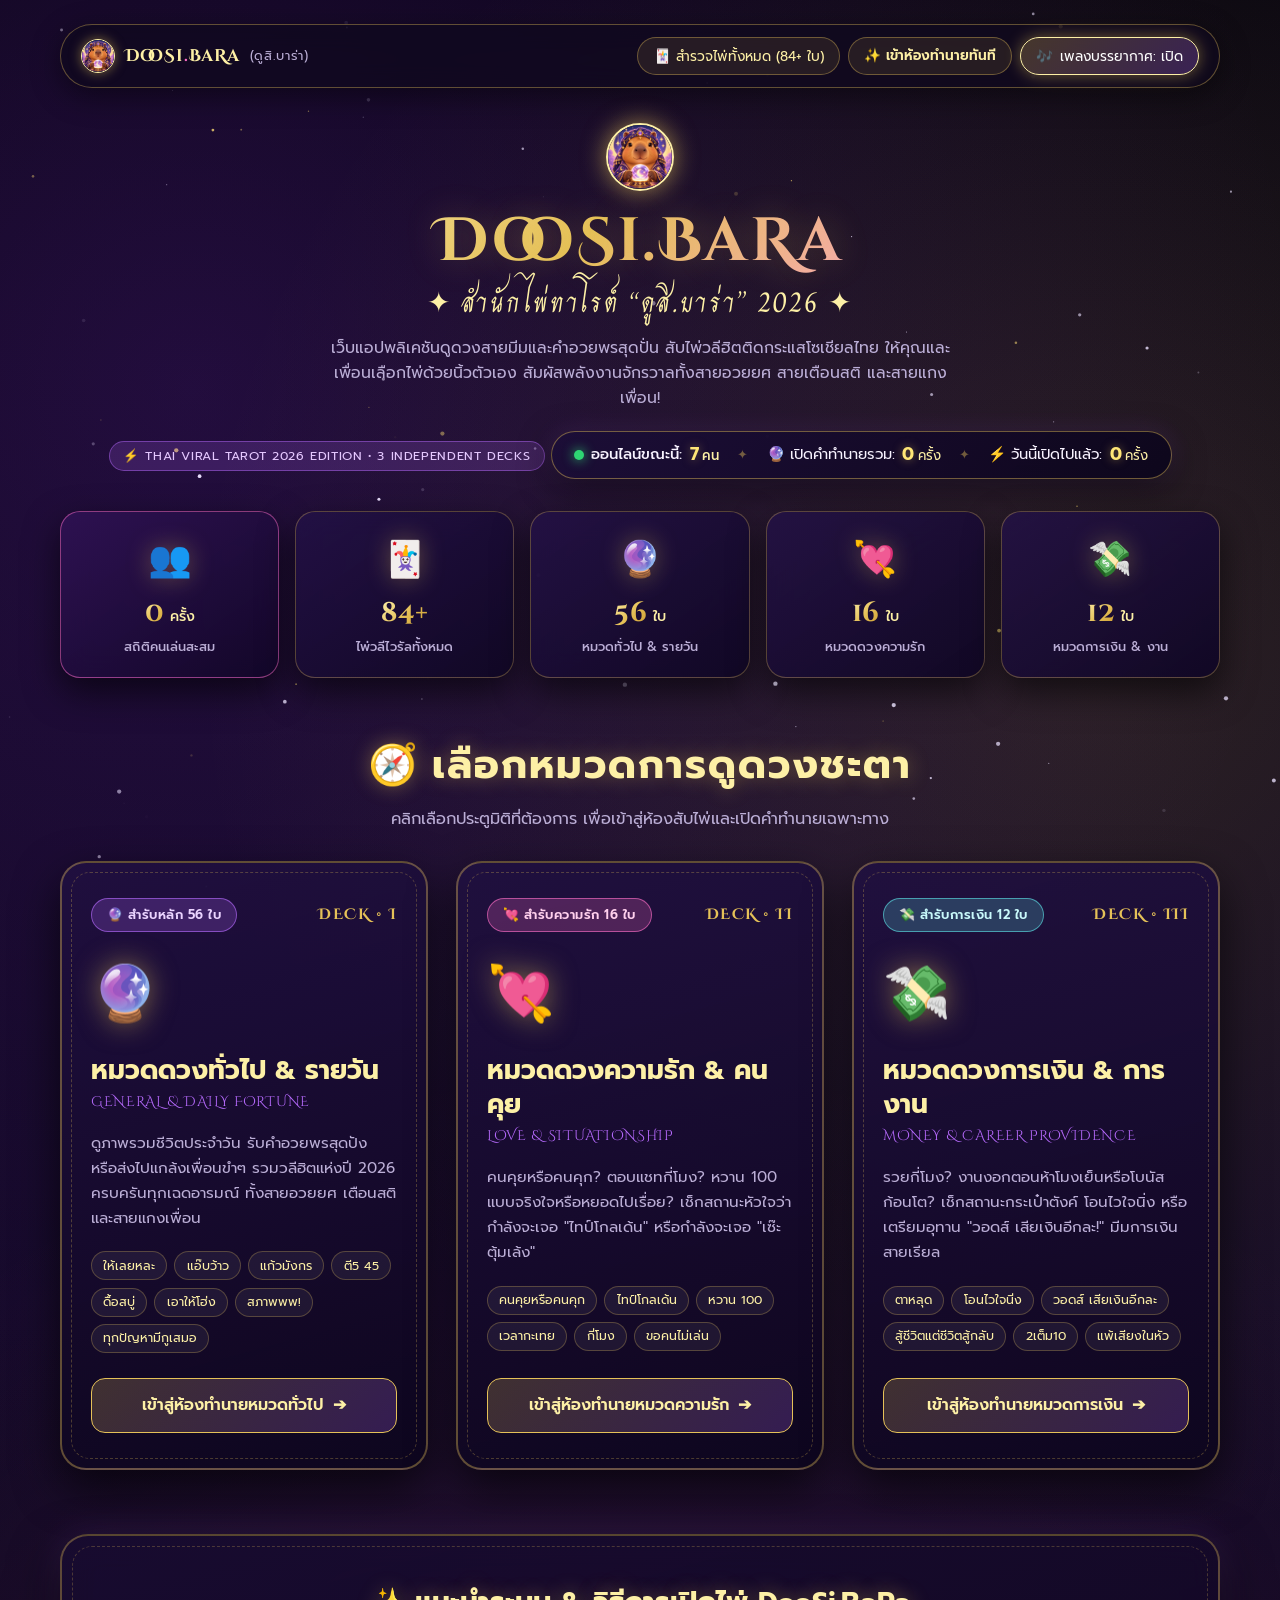
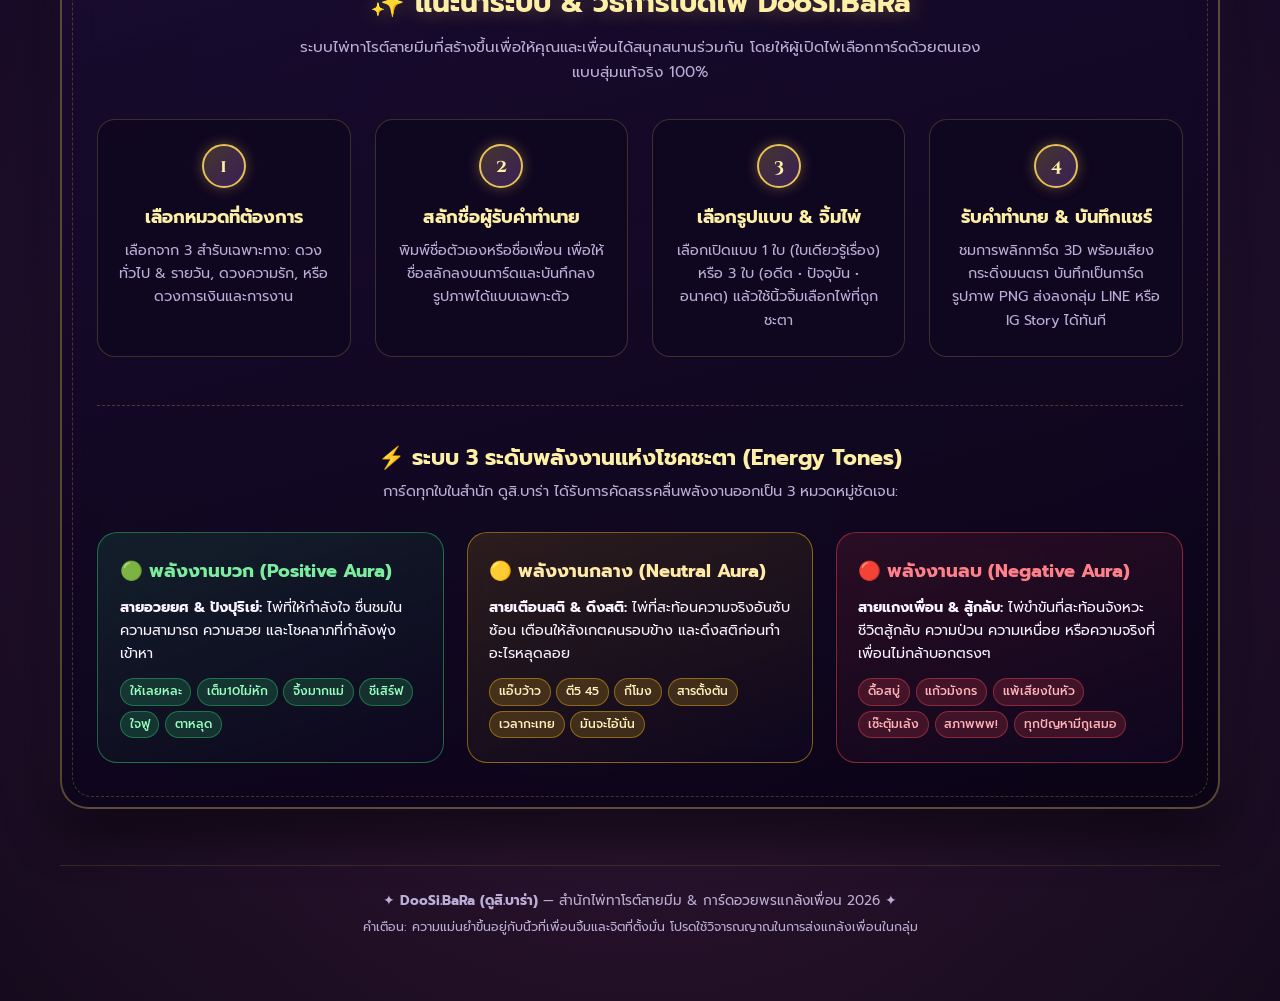
==== commit d1908346: "Fix mobile responsive layout, desktop typography line-dropping, and implement global live counter" ====
--- a/index.html
+++ b/index.html
@@ -20,27 +20,63 @@
     <link rel="preconnect" href="https://fonts.googleapis.com">
     <link rel="preconnect" href="https://fonts.gstatic.com" crossorigin>
     <link href="https://fonts.googleapis.com/css2?family=Charm:wght@400;700&family=Cinzel+Decorative:wght@700&family=Prompt:wght@300;400;500;600;700&display=swap" rel="stylesheet">
-    <link rel="stylesheet" href="styles.css?v=20261001_v10">
-
+    <link rel="stylesheet" href="styles.css?v=20261002_v13">
+
+    <!-- Direct Fallback / Cache-Proof Essential Layout Styles -->
     <!-- Direct Fallback / Cache-Proof Essential Layout Styles -->
     <style>
+        /* Base typography & preventing awkward word drops */
+        .stat-title, .stat-unit, .pill-label, .pill-unit, .legend-tag, .legend-label {
+            white-space: nowrap !important;
+            word-break: keep-all !important;
+        }
+
         .dashboard-stats-grid {
             display: grid !important;
-            grid-template-columns: repeat(auto-fit, minmax(175px, 1fr)) !important;
-            gap: 1.1rem !important;
+            grid-template-columns: repeat(5, 1fr) !important;
+            gap: 1rem !important;
             margin: 1.5rem auto 3rem !important;
             max-width: 1180px !important;
         }
-        @media (min-width: 1024px) {
+
+        @media (max-width: 1024px) {
             .dashboard-stats-grid {
-                grid-template-columns: repeat(5, 1fr) !important;
-            }
-        }
+                grid-template-columns: repeat(3, 1fr) !important;
+                gap: 0.85rem !important;
+            }
+        }
+
+        @media (max-width: 680px) {
+            .dashboard-stats-grid {
+                grid-template-columns: repeat(2, 1fr) !important;
+                gap: 0.65rem !important;
+                margin: 1.2rem auto 2.2rem !important;
+            }
+            .stat-box.highlight-player-stat {
+                grid-column: span 2 !important;
+                padding: 1.15rem 1rem !important;
+            }
+            .stat-box {
+                padding: 0.95rem 0.65rem !important;
+                border-radius: 16px !important;
+            }
+            .stat-icon {
+                font-size: 1.75rem !important;
+                margin-bottom: 0.25rem !important;
+            }
+            .stat-num-val {
+                font-size: 1.45rem !important;
+            }
+            .stat-title {
+                font-size: 0.76rem !important;
+            }
+        }
+
         .stat-box {
             background: linear-gradient(145deg, rgba(35, 17, 70, 0.85) 0%, rgba(16, 7, 36, 0.95) 100%) !important;
             border: 1.5px solid rgba(229, 193, 88, 0.32) !important;
             border-radius: 20px !important;
-            padding: 1.35rem 1.15rem !important;
+            padding: 1.25rem 0.85rem !important;
             text-align: center !important;
             box-shadow: 0 14px 35px rgba(0, 0, 0, 0.6) !important;
             backdrop-filter: blur(14px) !important;
@@ -51,12 +87,190 @@
             border-color: #e5c158 !important;
             box-shadow: 0 18px 45px rgba(0, 0, 0, 0.75), 0 0 25px rgba(229, 193, 88, 0.4) !important;
         }
+
+        .stat-number {
+            display: inline-flex !important;
+            align-items: baseline !important;
+            justify-content: center !important;
+            gap: 0.35rem !important;
+            white-space: nowrap !important;
+            line-height: 1.2 !important;
+            margin: 0.2rem 0 !important;
+        }
+        .stat-num-val {
+            font-family: 'Cinzel Decorative', serif !important;
+            font-size: clamp(1.4rem, 2.1vw, 2.05rem) !important;
+            font-weight: 700 !important;
+            background: linear-gradient(135deg, #fff2b2, #e5c158, #c89629) !important;
+            -webkit-background-clip: text !important;
+            -webkit-text-fill-color: transparent !important;
+            letter-spacing: 0.02em !important;
+            white-space: nowrap !important;
+        }
+        .stat-unit {
+            font-family: 'Prompt', sans-serif !important;
+            font-size: 0.88rem !important;
+            font-weight: 500 !important;
+            color: #fdf0a6 !important;
+            white-space: nowrap !important;
+        }
+        .stat-title {
+            font-size: clamp(0.76rem, 1vw, 0.86rem) !important;
+            color: #bbaed6 !important;
+            margin-top: 0.25rem !important;
+            font-weight: 500 !important;
+            letter-spacing: 0.01em !important;
+        }
+
+        /* Live Counter Strip Mobile & Desktop */
+        .live-counter-strip {
+            display: inline-flex !important;
+            align-items: center !important;
+            justify-content: center !important;
+            gap: 1.15rem !important;
+            background: linear-gradient(135deg, rgba(28, 14, 56, 0.92) 0%, rgba(13, 6, 28, 0.96) 100%) !important;
+            border: 1.5px solid rgba(229, 193, 88, 0.45) !important;
+            box-shadow: 0 8px 32px rgba(0, 0, 0, 0.65), 0 0 25px rgba(184, 107, 255, 0.2) !important;
+            border-radius: 999px !important;
+            padding: 0.55rem 1.4rem !important;
+            margin: 1.25rem auto 0 !important;
+            max-width: 900px !important;
+            backdrop-filter: blur(12px) !important;
+            white-space: nowrap !important;
+        }
+        .live-counter-pill {
+            display: inline-flex !important;
+            align-items: center !important;
+            gap: 0.45rem !important;
+            font-size: 0.92rem !important;
+            color: #f8f3ff !important;
+            white-space: nowrap !important;
+        }
+        .pill-value {
+            display: inline-flex !important;
+            align-items: baseline !important;
+            gap: 0.2rem !important;
+            white-space: nowrap !important;
+        }
+        .pill-unit {
+            font-size: 0.82rem !important;
+            color: #fdf0a6 !important;
+            white-space: nowrap !important;
+        }
+
+        @media (max-width: 768px) {
+            .app-wrapper {
+                padding: 1rem 0.85rem 3rem !important;
+            }
+            .top-bar {
+                border-radius: 18px !important;
+                padding: 0.65rem 0.85rem !important;
+                flex-direction: column !important;
+                align-items: stretch !important;
+                gap: 0.65rem !important;
+                margin-bottom: 1.25rem !important;
+            }
+            .brand-mini {
+                justify-content: center !important;
+                font-size: 1rem !important;
+            }
+            .quick-nav-actions {
+                display: flex !important;
+                align-items: center !important;
+                gap: 0.45rem !important;
+                justify-content: center !important;
+            }
+            .btn-pill {
+                font-size: 0.8rem !important;
+                padding: 0.35rem 0.75rem !important;
+                white-space: nowrap !important;
+            }
+            .site-title {
+                font-size: clamp(2rem, 8vw, 2.8rem) !important;
+            }
+            .hero-mascot-img {
+                width: 58px !important;
+                height: 58px !important;
+            }
+            .badge-2026 {
+                font-size: 0.7rem !important;
+                padding: 0.2rem 0.65rem !important;
+            }
+            .live-counter-strip {
+                display: grid !important;
+                grid-template-columns: repeat(3, 1fr) !important;
+                border-radius: 16px !important;
+                padding: 0.55rem 0.45rem !important;
+                gap: 0.35rem !important;
+                width: 100% !important;
+                max-width: 100% !important;
+            }
+            .live-counter-divider {
+                display: none !important;
+            }
+            .live-counter-pill {
+                flex-direction: column !important;
+                justify-content: center !important;
+                text-align: center !important;
+                gap: 0.15rem !important;
+                font-size: 0.72rem !important;
+                padding: 0.35rem 0.2rem !important;
+                border-radius: 10px !important;
+                background: rgba(255, 255, 255, 0.04) !important;
+                border: 1px solid rgba(229, 193, 88, 0.15) !important;
+            }
+            .pill-label {
+                font-size: 0.68rem !important;
+                color: #bbaed6 !important;
+                white-space: nowrap !important;
+            }
+            .pill-value {
+                font-size: 0.82rem !important;
+            }
+            .live-glow-val {
+                font-size: 0.98rem !important;
+            }
+        }
+
         .modes-portal-grid {
             display: grid !important;
             grid-template-columns: repeat(auto-fit, minmax(320px, 1fr)) !important;
-            gap: 2rem !important;
+            gap: 1.75rem !important;
             margin-bottom: 4rem !important;
         }
+
+        @media (max-width: 768px) {
+            .modes-portal-grid {
+                grid-template-columns: 1fr !important;
+                gap: 1.25rem !important;
+                margin-bottom: 2.5rem !important;
+            }
+            .mode-portal-card {
+                padding: 1.5rem 1.25rem !important;
+                border-radius: 20px !important;
+            }
+            .portal-desc {
+                font-size: 0.88rem !important;
+                line-height: 1.55 !important;
+            }
+            .portal-title {
+                font-size: 1.35rem !important;
+            }
+            .system-guide-card {
+                padding: 1.6rem 1.15rem !important;
+                border-radius: 20px !important;
+                margin-bottom: 2.5rem !important;
+            }
+            .guide-step-grid {
+                grid-template-columns: 1fr !important;
+                gap: 0.9rem !important;
+            }
+            .tone-explain-grid {
+                grid-template-columns: 1fr !important;
+                gap: 0.9rem !important;
+            }
+        }
+
         .mode-portal-card {
             background: linear-gradient(165deg, rgba(32, 16, 64, 0.92) 0%, rgba(14, 6, 30, 0.98) 100%) !important;
             border: 2px solid rgba(229, 193, 88, 0.38) !important;
@@ -208,8 +422,7 @@
             <h1 class="site-title">DooSi.BaRa</h1>
             <span class="site-title-thai">✦ สำนักไพ่ทาโรต์ “ดูสิ.บาร่า” 2026 ✦</span>
             <p class="site-subtitle">
-                เว็บแอปพลิเคชันดูดวงสายมีมและคำอวยพรสุดปั่น สับไพ่วลีฮิตติดกระแสโซเชียลไทย<br>
-                ให้คุณและเพื่อนเลือกไพ่ด้วยนิ้วตัวเอง สัมผัสพลังงานจักรวาลทั้งสายอวยยศ สายเตือนสติ และสายแกงเพื่อน!
+                เว็บแอปพลิเคชันดูดวงสายมีมและคำอวยพรสุดปั่น สับไพ่วลีฮิตติดกระแสโซเชียลไทย ให้คุณและเพื่อนเลือกไพ่ด้วยนิ้วตัวเอง สัมผัสพลังงานจักรวาลทั้งสายอวยยศ สายเตือนสติ และสายแกงเพื่อน!
             </p>
             <span class="badge-2026">⚡ THAI VIRAL TAROT 2026 EDITION • 3 INDEPENDENT DECKS</span>
 
@@ -217,15 +430,18 @@
             <div class="live-counter-strip" aria-label="สถิติผู้เปิดไพ่แบบเรียลไทม์">
                 <div class="live-counter-pill pulse-active">
                     <span class="live-pulse-dot" aria-hidden="true"></span>
-                    <span>กำลังเปิดไพ่ขณะนี้: <strong id="liveOnlineCount" class="live-glow-val">28</strong> คน</span>
+                    <span class="pill-label">ออนไลน์ขณะนี้:</span>
+                    <span class="pill-value"><strong id="liveOnlineCount" class="live-glow-val">1</strong> <span class="pill-unit">คน</span></span>
                 </div>
                 <div class="live-counter-divider" aria-hidden="true">✦</div>
                 <div class="live-counter-pill">
-                    <span>👥 เปิดคำทำนายสะสม: <strong id="liveTotalReadings" class="live-glow-val">28,540</strong> ครั้ง</span>
+                    <span class="pill-label">🔮 เปิดคำทำนายรวม:</span>
+                    <span class="pill-value"><strong id="liveTotalReadings" class="live-glow-val">0</strong> <span class="pill-unit">ครั้ง</span></span>
                 </div>
                 <div class="live-counter-divider" aria-hidden="true">✦</div>
                 <div class="live-counter-pill">
-                    <span>📅 วันนี้เปิดไปแล้ว: <strong id="liveTodayReadings" class="live-glow-val">1,280</strong> ครั้ง</span>
+                    <span class="pill-label">⚡ วันนี้เปิดไปแล้ว:</span>
+                    <span class="pill-value"><strong id="liveTodayReadings" class="live-glow-val">0</strong> <span class="pill-unit">ครั้ง</span></span>
                 </div>
             </div>
         </header>
@@ -234,27 +450,27 @@
         <div class="dashboard-stats-grid">
             <div class="stat-box highlight-player-stat">
                 <div class="stat-icon">👥</div>
-                <div class="stat-number" id="statPlayerCount">28,540+</div>
+                <div class="stat-number" id="statPlayerCount"><span class="stat-num-val">0</span> <span class="stat-unit">ครั้ง</span></div>
                 <div class="stat-title">สถิติคนเล่นสะสม</div>
             </div>
             <div class="stat-box">
                 <div class="stat-icon">🃏</div>
-                <div class="stat-number" id="statTotalCards">84+</div>
+                <div class="stat-number" id="statTotalCards"><span class="stat-num-val">84+</span></div>
                 <div class="stat-title">ไพ่วลีไวรัลทั้งหมด</div>
             </div>
             <div class="stat-box">
                 <div class="stat-icon">🔮</div>
-                <div class="stat-number" id="statGeneralCards">56 ใบ</div>
+                <div class="stat-number" id="statGeneralCards"><span class="stat-num-val">56</span> <span class="stat-unit">ใบ</span></div>
                 <div class="stat-title">หมวดทั่วไป & รายวัน</div>
             </div>
             <div class="stat-box">
                 <div class="stat-icon">💘</div>
-                <div class="stat-number" id="statLoveCards">16 ใบ</div>
+                <div class="stat-number" id="statLoveCards"><span class="stat-num-val">16</span> <span class="stat-unit">ใบ</span></div>
                 <div class="stat-title">หมวดดวงความรัก</div>
             </div>
             <div class="stat-box">
                 <div class="stat-icon">💸</div>
-                <div class="stat-number" id="statMoneyCards">12 ใบ</div>
+                <div class="stat-number" id="statMoneyCards"><span class="stat-num-val">12</span> <span class="stat-unit">ใบ</span></div>
                 <div class="stat-title">หมวดการเงิน & งาน</div>
             </div>
         </div>
@@ -510,9 +726,9 @@
     </div>
 
     <!-- Load Decks and Dashboard Controller -->
-    <script src="data/general.js?v=20261001_v11"></script>
-    <script src="data/love.js?v=20261001_v11"></script>
-    <script src="data/money.js?v=20261001_v11"></script>
-    <script src="dashboard.js?v=20261001_v11"></script>
+    <script src="data/general.js?v=20261002_v13"></script>
+    <script src="data/love.js?v=20261002_v13"></script>
+    <script src="data/money.js?v=20261002_v13"></script>
+    <script src="dashboard.js?v=20261002_v13"></script>
 </body>
 </html>
--- a/styles.css
+++ b/styles.css
@@ -1229,9 +1229,44 @@
     max-width: 1180px;
 }
 
-@media (min-width: 1024px) {
+.dashboard-stats-grid {
+    display: grid;
+    grid-template-columns: repeat(5, 1fr);
+    gap: 1rem;
+    margin: 1.5rem auto 3rem;
+    max-width: 1180px;
+}
+
+@media (max-width: 1024px) {
     .dashboard-stats-grid {
-        grid-template-columns: repeat(5, 1fr);
+        grid-template-columns: repeat(3, 1fr);
+        gap: 0.85rem;
+    }
+}
+
+@media (max-width: 680px) {
+    .dashboard-stats-grid {
+        grid-template-columns: repeat(2, 1fr);
+        gap: 0.65rem;
+        margin: 1.2rem auto 2.2rem;
+    }
+    .stat-box.highlight-player-stat {
+        grid-column: span 2;
+        padding: 1.15rem 1rem !important;
+    }
+    .stat-box {
+        padding: 0.95rem 0.65rem !important;
+        border-radius: 16px !important;
+    }
+    .stat-icon {
+        font-size: 1.75rem !important;
+        margin-bottom: 0.25rem !important;
+    }
+    .stat-num-val {
+        font-size: 1.45rem !important;
+    }
+    .stat-title {
+        font-size: 0.76rem !important;
     }
 }
 
@@ -1239,7 +1274,7 @@
     background: linear-gradient(145deg, rgba(35, 17, 70, 0.85) 0%, rgba(16, 7, 36, 0.95) 100%);
     border: 1.5px solid rgba(229, 193, 88, 0.32);
     border-radius: 20px;
-    padding: 1.35rem 1.15rem;
+    padding: 1.25rem 0.85rem;
     text-align: center;
     box-shadow: 0 14px 35px rgba(0, 0, 0, 0.6), inset 0 1px 0 rgba(255, 255, 255, 0.12);
     backdrop-filter: blur(14px);
@@ -1276,21 +1311,41 @@
 }
 
 .stat-number {
+    display: inline-flex;
+    align-items: baseline;
+    justify-content: center;
+    gap: 0.35rem;
+    white-space: nowrap;
+    line-height: 1.2;
+    margin: 0.2rem 0;
+}
+
+.stat-num-val {
     font-family: 'Cinzel Decorative', serif;
-    font-size: 2.1rem;
+    font-size: clamp(1.4rem, 2.1vw, 2.05rem);
     font-weight: 700;
     background: linear-gradient(135deg, #fff2b2, #e5c158, #c89629);
     -webkit-background-clip: text;
     -webkit-text-fill-color: transparent;
-    letter-spacing: 0.04em;
-    line-height: 1.2;
+    letter-spacing: 0.02em;
+    white-space: nowrap;
+}
+
+.stat-unit {
+    font-family: 'Prompt', sans-serif;
+    font-size: 0.88rem;
+    font-weight: 500;
+    color: var(--gold-light);
+    white-space: nowrap;
 }
 
 .stat-title {
-    font-size: 0.92rem;
+    font-size: clamp(0.76rem, 1vw, 0.86rem);
     color: var(--text-muted);
     margin-top: 0.25rem;
     font-weight: 500;
+    white-space: nowrap;
+    letter-spacing: 0.01em;
 }
 
 .section-heading-center {
@@ -1801,19 +1856,47 @@
     box-shadow: 0 18px 45px rgba(0, 0, 0, 0.75), 0 0 28px rgba(255, 110, 199, 0.45) !important;
 }
 
-@media (max-width: 680px) {
+@media (max-width: 768px) {
     .live-counter-strip {
-        border-radius: 20px;
-        flex-direction: column;
-        gap: 0.6rem;
-        padding: 0.85rem 1.1rem;
-        text-align: center;
+        display: grid;
+        grid-template-columns: repeat(3, 1fr);
+        border-radius: 16px;
+        padding: 0.55rem 0.45rem;
+        gap: 0.35rem;
+        width: 100%;
+        max-width: 100%;
     }
     .live-counter-divider {
         display: none;
     }
-}
-
-
-
-
+    .live-counter-pill {
+        flex-direction: column;
+        justify-content: center;
+        text-align: center;
+        gap: 0.15rem;
+        font-size: 0.72rem;
+        padding: 0.35rem 0.2rem;
+        border-radius: 10px;
+        background: rgba(255, 255, 255, 0.04);
+        border: 1px solid rgba(229, 193, 88, 0.15);
+    }
+    .live-counter-pill .pill-label {
+        font-size: 0.68rem;
+        color: var(--text-muted);
+        white-space: nowrap;
+    }
+    .live-counter-pill .pill-value {
+        font-size: 0.82rem;
+        display: inline-flex;
+        align-items: baseline;
+        gap: 0.15rem;
+        white-space: nowrap;
+    }
+    .live-glow-val {
+        font-size: 0.98rem;
+    }
+}
+
+
+
+
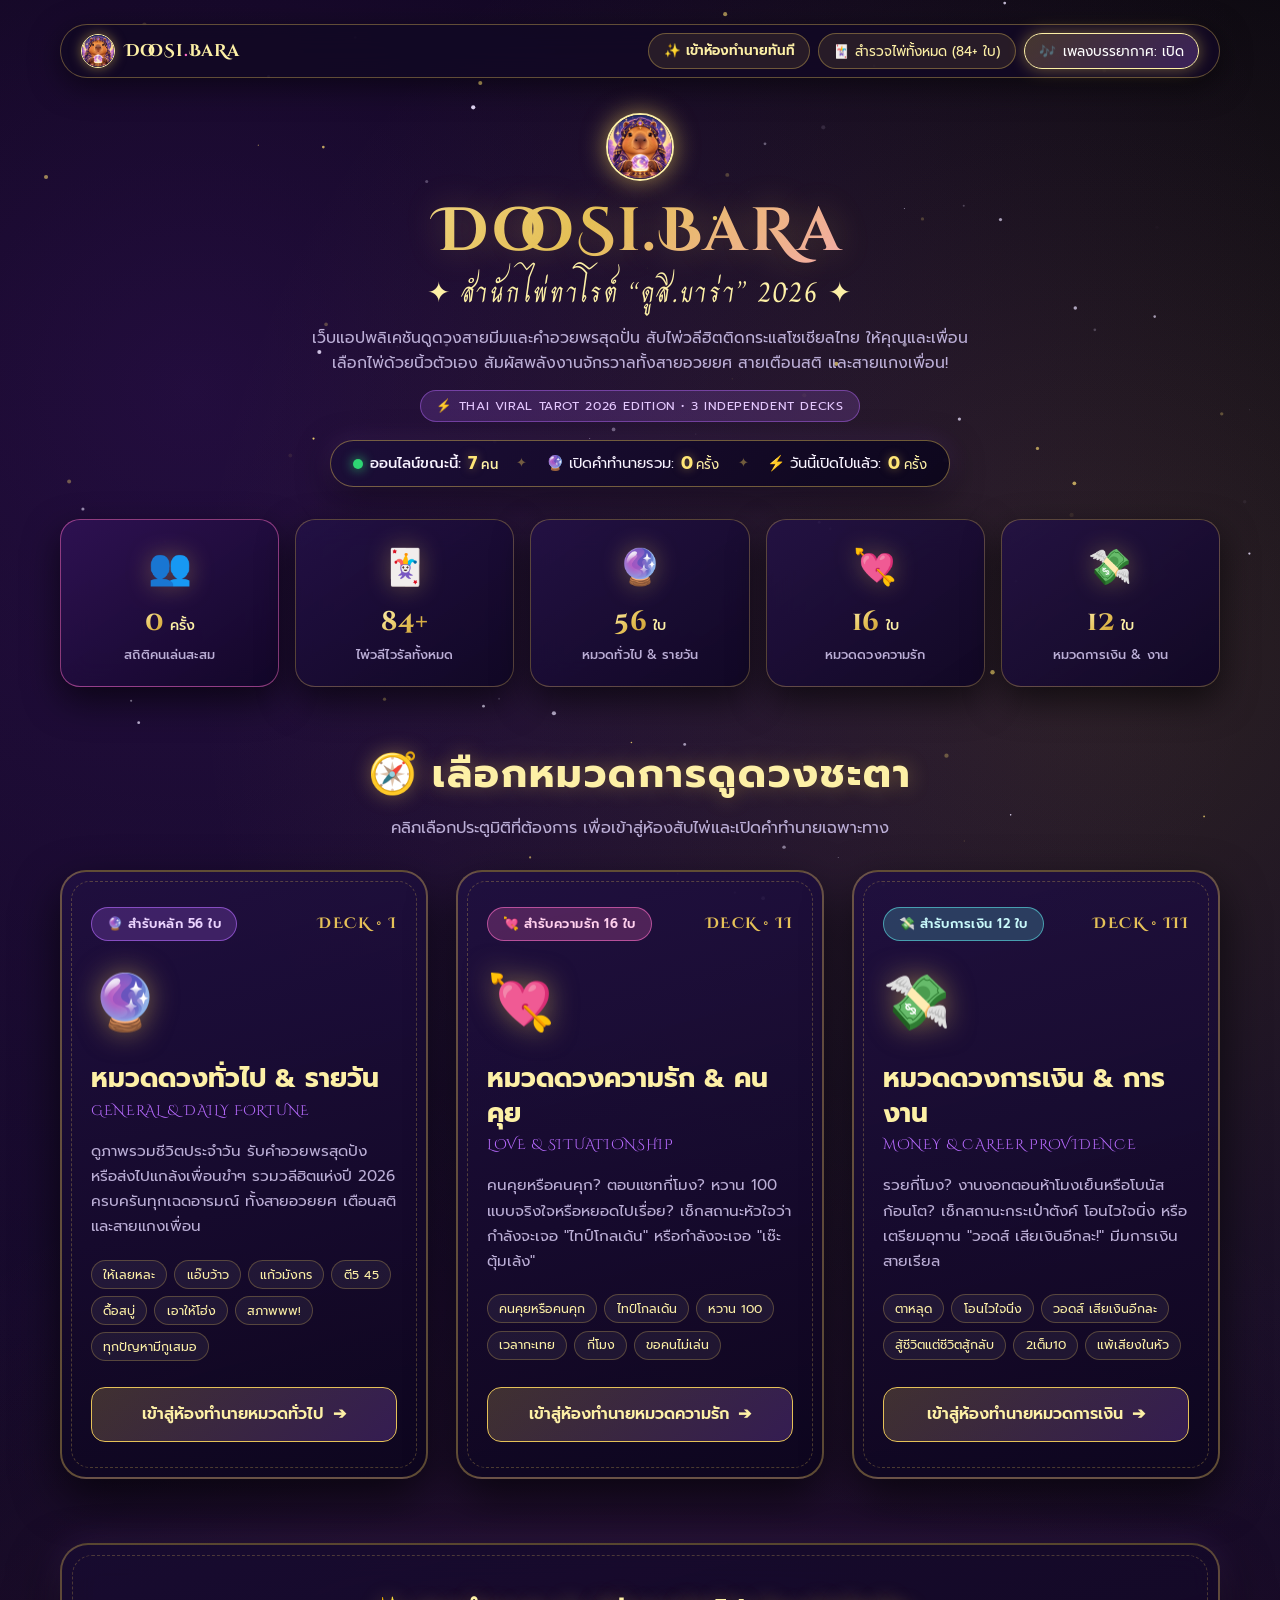
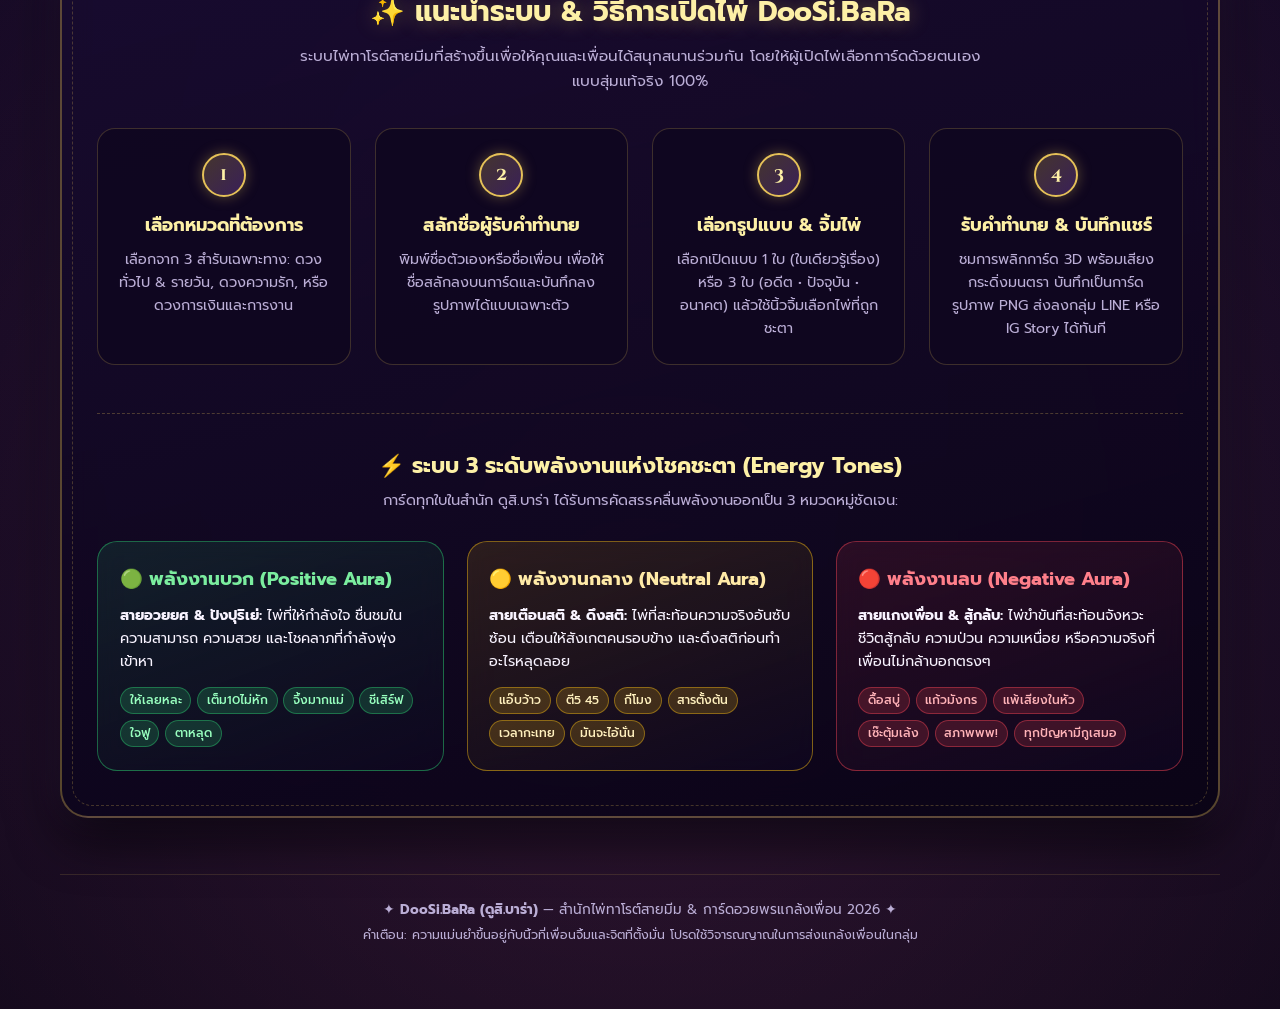
==== commit 236a545b: "Refactor top bar to single row with mobile hamburger dropdown and separate badge row" ====
--- a/index.html
+++ b/index.html
@@ -20,7 +20,7 @@
     <link rel="preconnect" href="https://fonts.googleapis.com">
     <link rel="preconnect" href="https://fonts.gstatic.com" crossorigin>
     <link href="https://fonts.googleapis.com/css2?family=Charm:wght@400;700&family=Cinzel+Decorative:wght@700&family=Prompt:wght@300;400;500;600;700&display=swap" rel="stylesheet">
-    <link rel="stylesheet" href="styles.css?v=20261002_v13">
+    <link rel="stylesheet" href="styles.css?v=20261002_v14">
 
     <!-- Direct Fallback / Cache-Proof Essential Layout Styles -->
     <!-- Direct Fallback / Cache-Proof Essential Layout Styles -->
@@ -122,9 +122,31 @@
             letter-spacing: 0.01em !important;
         }
 
-        /* Live Counter Strip Mobile & Desktop */
+        /* Hero 2026 Badge Row (Strict Separate Row) */
+        .hero-badge-wrap {
+            display: flex !important;
+            justify-content: center !important;
+            width: 100% !important;
+            margin: 0.85rem auto 1.15rem !important;
+        }
+        .badge-2026 {
+            display: inline-flex !important;
+            align-items: center !important;
+            gap: 0.35rem !important;
+            margin: 0 !important;
+            padding: 0.3rem 0.95rem !important;
+            font-size: 0.78rem !important;
+            border-radius: 999px !important;
+            background: rgba(184, 107, 255, 0.18) !important;
+            border: 1px solid rgba(184, 107, 255, 0.45) !important;
+            color: #e5c8ff !important;
+            letter-spacing: 0.05em !important;
+            white-space: nowrap !important;
+        }
+
+        /* Live Counter Strip Mobile & Desktop (Strict Separate Row) */
         .live-counter-strip {
-            display: inline-flex !important;
+            display: flex !important;
             align-items: center !important;
             justify-content: center !important;
             gap: 1.15rem !important;
@@ -133,7 +155,8 @@
             box-shadow: 0 8px 32px rgba(0, 0, 0, 0.65), 0 0 25px rgba(184, 107, 255, 0.2) !important;
             border-radius: 999px !important;
             padding: 0.55rem 1.4rem !important;
-            margin: 1.25rem auto 0 !important;
+            margin: 0 auto !important;
+            width: fit-content !important;
             max-width: 900px !important;
             backdrop-filter: blur(12px) !important;
             white-space: nowrap !important;
@@ -163,27 +186,22 @@
                 padding: 1rem 0.85rem 3rem !important;
             }
             .top-bar {
-                border-radius: 18px !important;
-                padding: 0.65rem 0.85rem !important;
-                flex-direction: column !important;
-                align-items: stretch !important;
-                gap: 0.65rem !important;
-                margin-bottom: 1.25rem !important;
+                border-radius: 999px !important;
+                padding: 0.45rem 0.85rem !important;
+                flex-direction: row !important;
+                justify-content: space-between !important;
+                align-items: center !important;
+                flex-wrap: nowrap !important;
+                margin-bottom: 1.5rem !important;
+            }
+            .top-actions {
+                display: none !important;
+            }
+            .btn-hamburger {
+                display: flex !important;
             }
             .brand-mini {
-                justify-content: center !important;
-                font-size: 1rem !important;
-            }
-            .quick-nav-actions {
-                display: flex !important;
-                align-items: center !important;
-                gap: 0.45rem !important;
-                justify-content: center !important;
-            }
-            .btn-pill {
-                font-size: 0.8rem !important;
-                padding: 0.35rem 0.75rem !important;
-                white-space: nowrap !important;
+                font-size: 0.95rem !important;
             }
             .site-title {
                 font-size: clamp(2rem, 8vw, 2.8rem) !important;
@@ -394,23 +412,41 @@
     <canvas id="starfield"></canvas>
 
     <div class="app-wrapper">
-        <!-- Top Navigation Bar -->
+        <!-- Top Navigation Bar (Single Row Desktop + Hamburger Mobile) -->
         <nav class="top-bar">
-            <div class="brand-mini">
+            <a href="index.html" class="brand-mini">
                 <img src="icon.png" alt="DooSi.BaRa Mascot" class="brand-mascot-img">
                 <span>DooSi<span class="dot">.</span>BaRa</span>
-                <span style="font-family:'Prompt',sans-serif; font-size:0.8rem; color:var(--text-muted); font-weight:400;">(ดูสิ.บาร่า)</span>
-            </div>
+            </a>
+            
             <div class="top-actions">
+                <a href="reading.html?mode=general" class="btn-pill" style="text-decoration:none; color:var(--gold-light); font-weight:600;">
+                    ✨ เข้าห้องทำนายทันที
+                </a>
                 <button type="button" class="btn-pill" id="btnOpenGallery">
                     🃏 สำรวจไพ่ทั้งหมด (84+ ใบ)
                 </button>
-                <a href="reading.html?mode=general" class="btn-pill" style="text-decoration:none; color:var(--gold-light); font-weight:600;">
-                    ✨ เข้าห้องทำนายทันที
-                </a>
                 <button type="button" class="btn-pill sound-active" id="btnToggleSound">
-                    <span class="bgm-wave-anim">🎶</span> เพลงบรรยากาศ: เปิด
+                    <span class="bgm-wave-anim">🎶</span> <span id="soundBtnText">เพลง: เปิด</span>
                 </button>
+            </div>
+
+            <!-- Hamburger Button for Mobile -->
+            <button type="button" class="btn-hamburger" id="btnNavToggle" aria-label="เปิดเมนูนำทาง" aria-expanded="false">
+                <span class="hamburger-bar"></span>
+                <span class="hamburger-bar"></span>
+                <span class="hamburger-bar"></span>
+            </button>
+
+            <!-- Mobile Dropdown Menu -->
+            <div class="nav-mobile-dropdown" id="navMobileDropdown">
+                <div class="dropdown-header">🧭 ประตูเข้าห้องดูดวง:</div>
+                <a href="reading.html?mode=general" class="dropdown-item">🔮 หมวดทั่วไป & รายวัน (56 ใบ)</a>
+                <a href="reading.html?mode=love" class="dropdown-item">💘 หมวดความรัก & คนคุย (16 ใบ)</a>
+                <a href="reading.html?mode=money" class="dropdown-item">💸 หมวดการเงิน & งาน (12 ใบ)</a>
+                <div class="dropdown-divider"></div>
+                <button type="button" class="dropdown-item" id="btnOpenGalleryMobile">🃏 สำรวจไพ่ทั้งหมด (84+ ใบ)</button>
+                <button type="button" class="dropdown-item sound-active" id="btnToggleSoundMobile"><span class="bgm-wave-anim">🎶</span> เพลงบรรยากาศ: เปิด</button>
             </div>
         </nav>
 
@@ -424,9 +460,13 @@
             <p class="site-subtitle">
                 เว็บแอปพลิเคชันดูดวงสายมีมและคำอวยพรสุดปั่น สับไพ่วลีฮิตติดกระแสโซเชียลไทย ให้คุณและเพื่อนเลือกไพ่ด้วยนิ้วตัวเอง สัมผัสพลังงานจักรวาลทั้งสายอวยยศ สายเตือนสติ และสายแกงเพื่อน!
             </p>
-            <span class="badge-2026">⚡ THAI VIRAL TAROT 2026 EDITION • 3 INDEPENDENT DECKS</span>
-
-            <!-- Real-Time Live Player Counter Strip -->
+
+            <!-- Distinct Row 1: 2026 Edition Badge -->
+            <div class="hero-badge-wrap">
+                <span class="badge-2026">⚡ THAI VIRAL TAROT 2026 EDITION • 3 INDEPENDENT DECKS</span>
+            </div>
+
+            <!-- Distinct Row 2: Real-Time Live Player Counter Strip -->
             <div class="live-counter-strip" aria-label="สถิติผู้เปิดไพ่แบบเรียลไทม์">
                 <div class="live-counter-pill pulse-active">
                     <span class="live-pulse-dot" aria-hidden="true"></span>
@@ -726,9 +766,9 @@
     </div>
 
     <!-- Load Decks and Dashboard Controller -->
-    <script src="data/general.js?v=20261002_v13"></script>
-    <script src="data/love.js?v=20261002_v13"></script>
-    <script src="data/money.js?v=20261002_v13"></script>
-    <script src="dashboard.js?v=20261002_v13"></script>
+    <script src="data/general.js?v=20261002_v14"></script>
+    <script src="data/love.js?v=20261002_v14"></script>
+    <script src="data/money.js?v=20261002_v14"></script>
+    <script src="dashboard.js?v=20261002_v14"></script>
 </body>
 </html>
--- a/styles.css
+++ b/styles.css
@@ -60,20 +60,22 @@
     padding: 1.5rem 1.25rem 4rem;
 }
 
-/* Top Navigation / Utility Bar */
+/* Top Navigation / Utility Bar (Strict Single-Row Layout) */
 .top-bar {
     display: flex;
     justify-content: space-between;
     align-items: center;
-    flex-wrap: wrap;
+    flex-wrap: nowrap;
     gap: 0.75rem;
-    padding: 0.75rem 1.25rem;
-    background: rgba(15, 8, 30, 0.75);
-    border: 1px solid var(--border-gold);
-    border-radius: 999px;
-    backdrop-filter: blur(12px);
+    padding: 0.5rem 1.25rem;
+    background: rgba(18, 9, 36, 0.88);
+    border: 1.5px solid var(--border-gold);
+    border-radius: 999px;
+    backdrop-filter: blur(14px);
     margin-bottom: 2rem;
-    box-shadow: 0 8px 30px rgba(0, 0, 0, 0.45);
+    box-shadow: 0 8px 30px rgba(0, 0, 0, 0.5);
+    position: relative;
+    z-index: 100;
 }
 
 .brand-mini {
@@ -85,6 +87,8 @@
     color: var(--gold-light);
     font-size: 1.05rem;
     letter-spacing: 0.05em;
+    flex-shrink: 0;
+    text-decoration: none;
 }
 
 .brand-mini .dot {
@@ -105,22 +109,197 @@
     display: flex;
     align-items: center;
     gap: 0.5rem;
-    flex-wrap: wrap;
+    flex-wrap: nowrap;
+}
+
+/* Back Button in Reading Chamber */
+.top-nav-back-btn {
+    display: inline-flex;
+    align-items: center;
+    gap: 0.45rem;
+    text-decoration: none;
+    color: var(--gold-light);
+    font-weight: 600;
+    font-size: 0.9rem;
+    padding: 0.25rem 0.75rem 0.25rem 0.35rem;
+    border-radius: 999px;
+    background: rgba(255, 255, 255, 0.04);
+    border: 1px solid rgba(229, 193, 88, 0.25);
+    transition: all 0.2s ease;
+    flex-shrink: 0;
+}
+.top-nav-back-btn:hover {
+    border-color: var(--gold-primary);
+    background: rgba(229, 193, 88, 0.15);
+    box-shadow: 0 0 12px var(--gold-glow);
+}
+
+/* Center Segmented Modes in Chamber (Single Row) */
+.top-nav-modes {
+    display: flex;
+    align-items: center;
+    gap: 0.3rem;
+    background: rgba(10, 5, 20, 0.7);
+    padding: 3px;
+    border-radius: 999px;
+    border: 1px solid rgba(229, 193, 88, 0.22);
+}
+
+.nav-mode-chip {
+    background: transparent;
+    border: none;
+    color: var(--text-muted);
+    font-family: 'Prompt', sans-serif;
+    font-size: 0.82rem;
+    font-weight: 500;
+    padding: 0.3rem 0.85rem;
+    border-radius: 999px;
+    cursor: pointer;
+    transition: all 0.2s ease;
+    white-space: nowrap;
+}
+
+.nav-mode-chip:hover {
+    color: var(--gold-light);
+    background: rgba(229, 193, 88, 0.12);
+}
+
+.nav-mode-chip.active {
+    background: linear-gradient(135deg, rgba(229, 193, 88, 0.32), rgba(184, 107, 255, 0.32));
+    color: #fff;
+    font-weight: 600;
+    border: 1px solid var(--gold-primary);
+    box-shadow: 0 0 12px rgba(229, 193, 88, 0.35);
+}
+
+.top-nav-utils {
+    display: flex;
+    align-items: center;
+    gap: 0.5rem;
+    flex-shrink: 0;
+}
+
+/* Hamburger 3-Line Button */
+.btn-hamburger {
+    display: none;
+    flex-direction: column;
+    justify-content: center;
+    align-items: center;
+    gap: 4.5px;
+    width: 38px;
+    height: 38px;
+    background: rgba(229, 193, 88, 0.12);
+    border: 1.5px solid var(--gold-primary);
+    border-radius: 10px;
+    cursor: pointer;
+    padding: 0;
+    transition: all 0.25s ease;
+    flex-shrink: 0;
+}
+
+.hamburger-bar {
+    width: 19px;
+    height: 2px;
+    background: #fdf0a6;
+    border-radius: 2px;
+    transition: all 0.25s ease;
+}
+
+.btn-hamburger.open .hamburger-bar:nth-child(1) {
+    transform: translateY(6.5px) rotate(45deg);
+}
+.btn-hamburger.open .hamburger-bar:nth-child(2) {
+    opacity: 0;
+}
+.btn-hamburger.open .hamburger-bar:nth-child(3) {
+    transform: translateY(-6.5px) rotate(-45deg);
+}
+
+/* Mobile Dropdown Panel */
+.nav-mobile-dropdown {
+    display: none;
+    position: absolute;
+    top: calc(100% + 8px);
+    left: 0;
+    right: 0;
+    background: rgba(18, 9, 36, 0.98);
+    border: 1.5px solid var(--border-gold);
+    border-radius: 20px;
+    padding: 0.85rem;
+    box-shadow: 0 20px 45px rgba(0, 0, 0, 0.85), 0 0 25px rgba(184, 107, 255, 0.25);
+    backdrop-filter: blur(20px);
+    z-index: 1000;
+    flex-direction: column;
+    gap: 0.45rem;
+}
+
+.nav-mobile-dropdown.open {
+    display: flex;
+    animation: dropdownSlideDown 0.25s cubic-bezier(0.22, 1, 0.36, 1);
+}
+
+@keyframes dropdownSlideDown {
+    from {
+        opacity: 0;
+        transform: translateY(-8px);
+    }
+    to {
+        opacity: 1;
+        transform: translateY(0);
+    }
+}
+
+.dropdown-header {
+    font-size: 0.76rem;
+    color: var(--text-muted);
+    font-weight: 500;
+    padding: 0.2rem 0.5rem;
+}
+
+.dropdown-divider {
+    height: 1px;
+    background: rgba(229, 193, 88, 0.2);
+    margin: 0.25rem 0;
+}
+
+.dropdown-item {
+    background: rgba(255, 255, 255, 0.04);
+    border: 1px solid rgba(229, 193, 88, 0.2);
+    color: #f7f3ff;
+    padding: 0.65rem 1rem;
+    border-radius: 12px;
+    font-family: 'Prompt', sans-serif;
+    font-size: 0.88rem;
+    text-align: left;
+    cursor: pointer;
+    transition: all 0.2s ease;
+    display: flex;
+    align-items: center;
+    gap: 0.5rem;
+    width: 100%;
+}
+
+.dropdown-item:hover, .dropdown-item.active {
+    background: linear-gradient(135deg, rgba(229, 193, 88, 0.2), rgba(184, 107, 255, 0.2));
+    border-color: var(--gold-primary);
+    color: var(--gold-light);
 }
 
 .btn-pill {
     background: rgba(229, 193, 88, 0.1);
     color: var(--gold-light);
     border: 1px solid var(--border-gold);
-    padding: 0.45rem 0.95rem;
+    padding: 0.4rem 0.9rem;
     border-radius: 999px;
     font-family: inherit;
-    font-size: 0.85rem;
+    font-size: 0.84rem;
     cursor: pointer;
     transition: all 0.25s ease;
     display: inline-flex;
     align-items: center;
     gap: 0.4rem;
+    white-space: nowrap;
+    flex-shrink: 0;
 }
 
 .btn-pill:hover {
@@ -223,20 +402,32 @@
 .site-subtitle {
     color: var(--text-muted);
     font-size: 0.98rem;
-    max-width: 640px;
+    max-width: 660px;
     margin: 0.65rem auto 0;
+    line-height: 1.6;
+    word-break: keep-all;
+}
+
+.hero-badge-wrap {
+    display: flex;
+    justify-content: center;
+    width: 100%;
+    margin: 0.85rem auto 1.15rem;
 }
 
 .badge-2026 {
-    display: inline-block;
-    margin-top: 0.7rem;
-    padding: 0.25rem 0.85rem;
+    display: inline-flex;
+    align-items: center;
+    gap: 0.35rem;
+    margin: 0;
+    padding: 0.3rem 0.95rem;
     font-size: 0.78rem;
     border-radius: 999px;
     background: rgba(184, 107, 255, 0.18);
     border: 1px solid rgba(184, 107, 255, 0.45);
     color: #e5c8ff;
     letter-spacing: 0.05em;
+    white-space: nowrap;
 }
 
 /* Control Altar (Intention & Mode Selector) */
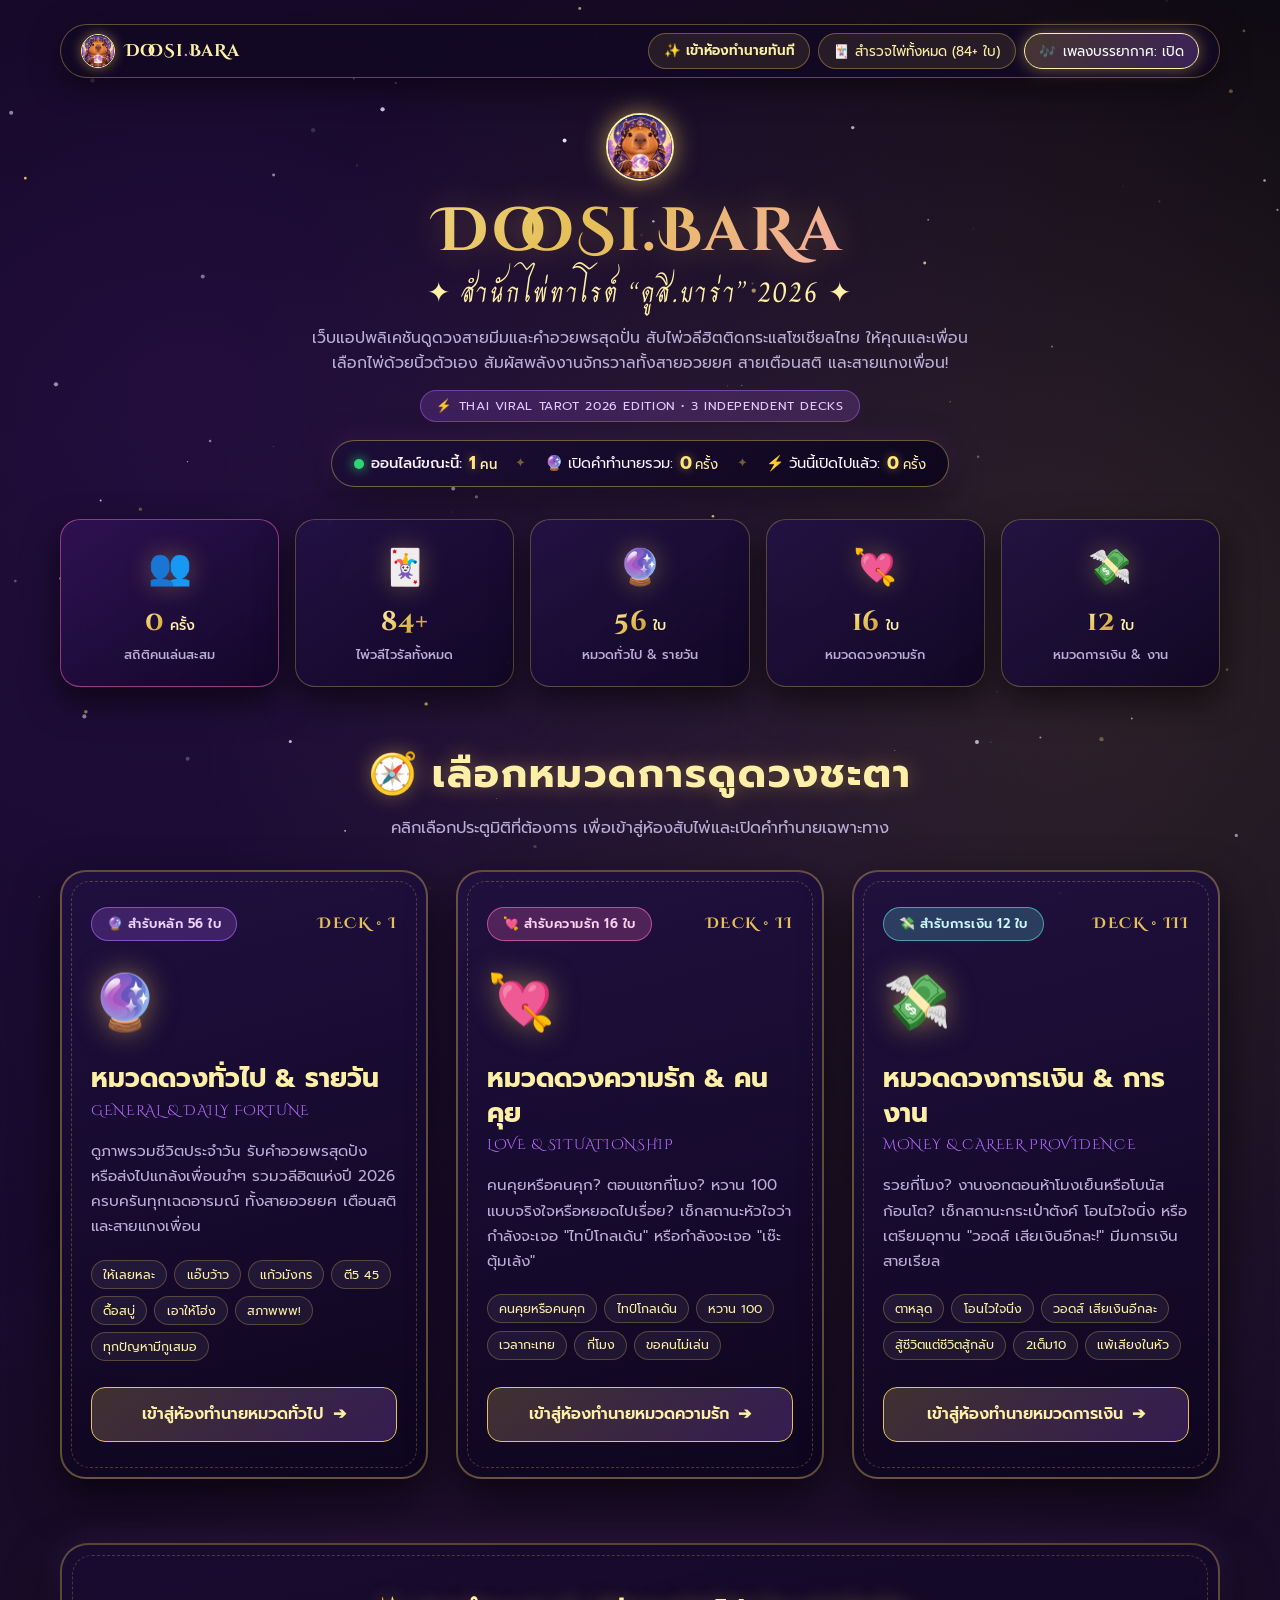
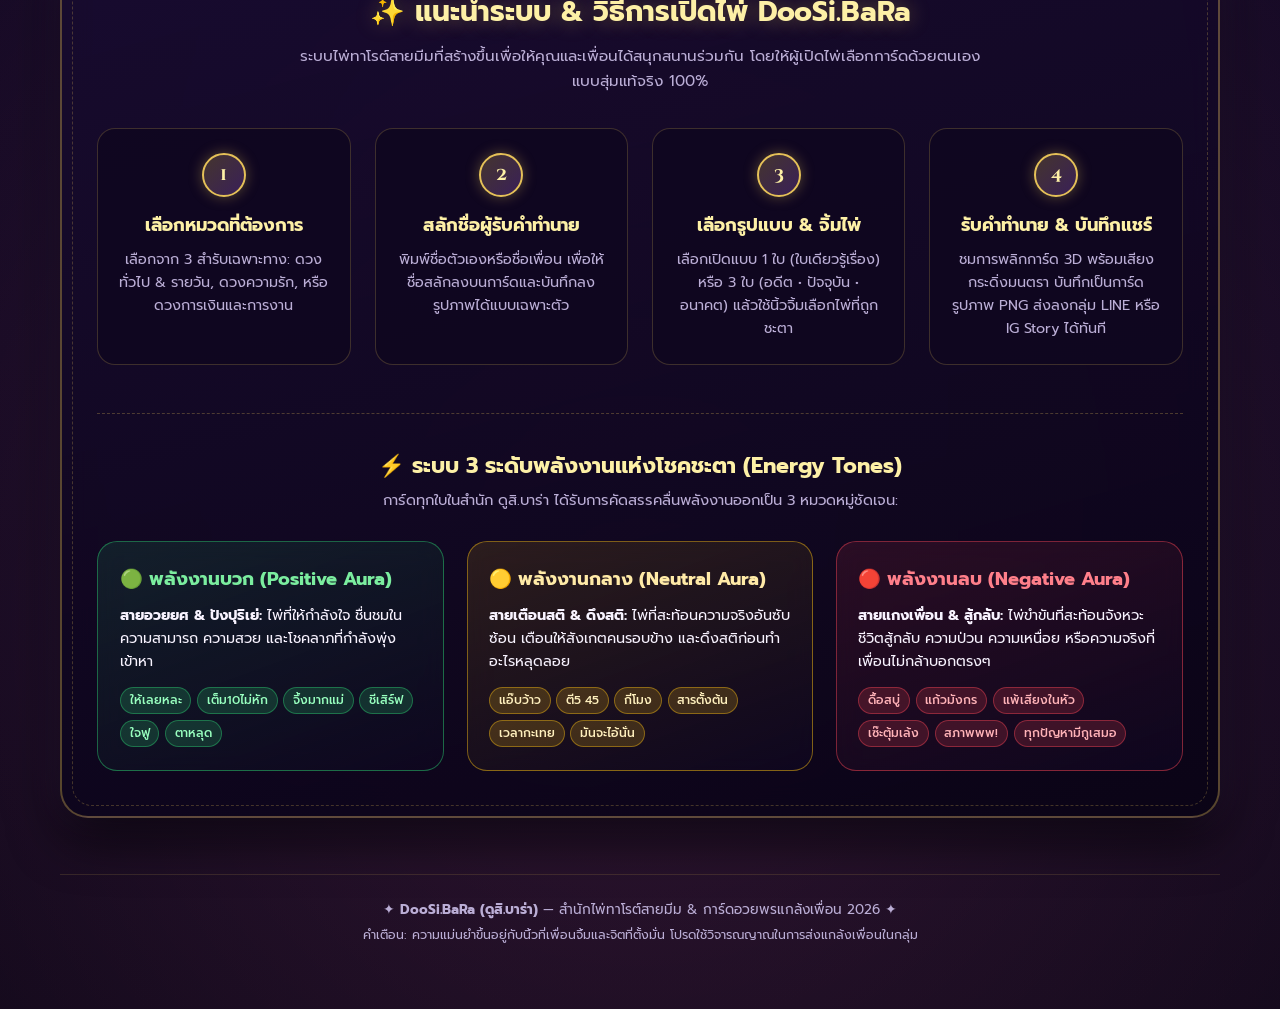
==== commit 4de55523: "Fix activeModeBadge null exception preventing card rendering and clicks, restyle top bar buttons and" ====
--- a/index.html
+++ b/index.html
@@ -20,7 +20,7 @@
     <link rel="preconnect" href="https://fonts.googleapis.com">
     <link rel="preconnect" href="https://fonts.gstatic.com" crossorigin>
     <link href="https://fonts.googleapis.com/css2?family=Charm:wght@400;700&family=Cinzel+Decorative:wght@700&family=Prompt:wght@300;400;500;600;700&display=swap" rel="stylesheet">
-    <link rel="stylesheet" href="styles.css?v=20261002_v14">
+    <link rel="stylesheet" href="styles.css?v=20261002_v15">
 
     <!-- Direct Fallback / Cache-Proof Essential Layout Styles -->
     <!-- Direct Fallback / Cache-Proof Essential Layout Styles -->
@@ -766,9 +766,9 @@
     </div>
 
     <!-- Load Decks and Dashboard Controller -->
-    <script src="data/general.js?v=20261002_v14"></script>
-    <script src="data/love.js?v=20261002_v14"></script>
-    <script src="data/money.js?v=20261002_v14"></script>
-    <script src="dashboard.js?v=20261002_v14"></script>
+    <script src="data/general.js?v=20261002_v15"></script>
+    <script src="data/love.js?v=20261002_v15"></script>
+    <script src="data/money.js?v=20261002_v15"></script>
+    <script src="dashboard.js?v=20261002_v15"></script>
 </body>
 </html>
--- a/styles.css
+++ b/styles.css
@@ -72,7 +72,9 @@
     border: 1.5px solid var(--border-gold);
     border-radius: 999px;
     backdrop-filter: blur(14px);
-    margin-bottom: 2rem;
+    margin: 0 auto 2rem;
+    max-width: 1180px;
+    width: 100%;
     box-shadow: 0 8px 30px rgba(0, 0, 0, 0.5);
     position: relative;
     z-index: 100;
@@ -116,43 +118,54 @@
 .top-nav-back-btn {
     display: inline-flex;
     align-items: center;
-    gap: 0.45rem;
+    gap: 0.55rem;
     text-decoration: none;
     color: var(--gold-light);
-    font-weight: 600;
-    font-size: 0.9rem;
-    padding: 0.25rem 0.75rem 0.25rem 0.35rem;
-    border-radius: 999px;
-    background: rgba(255, 255, 255, 0.04);
-    border: 1px solid rgba(229, 193, 88, 0.25);
-    transition: all 0.2s ease;
+    font-family: 'Cinzel Decorative', 'Prompt', serif;
+    font-weight: 700;
+    font-size: 1.05rem;
+    letter-spacing: 0.05em;
     flex-shrink: 0;
+    background: transparent;
+    border: none;
+    padding: 0;
+    transition: opacity 0.2s ease;
 }
 .top-nav-back-btn:hover {
-    border-color: var(--gold-primary);
-    background: rgba(229, 193, 88, 0.15);
-    box-shadow: 0 0 12px var(--gold-glow);
+    opacity: 0.88;
+}
+.top-nav-back-btn .back-text {
+    font-family: 'Prompt', sans-serif;
+    font-size: 0.82rem;
+    color: var(--text-muted);
+    font-weight: 400;
+    transition: color 0.2s ease;
+    margin-left: 0.2rem;
+}
+.top-nav-back-btn:hover .back-text {
+    color: var(--gold-light);
 }
 
 /* Center Segmented Modes in Chamber (Single Row) */
 .top-nav-modes {
     display: flex;
     align-items: center;
-    gap: 0.3rem;
-    background: rgba(10, 5, 20, 0.7);
-    padding: 3px;
-    border-radius: 999px;
-    border: 1px solid rgba(229, 193, 88, 0.22);
+    gap: 0.35rem;
+    background: rgba(10, 5, 20, 0.75);
+    padding: 4px 6px;
+    border-radius: 999px;
+    border: 1px solid rgba(229, 193, 88, 0.28);
+    box-shadow: inset 0 2px 6px rgba(0, 0, 0, 0.5);
 }
 
 .nav-mode-chip {
     background: transparent;
-    border: none;
-    color: var(--text-muted);
+    border: 1px solid transparent;
+    color: #c9bde6;
     font-family: 'Prompt', sans-serif;
-    font-size: 0.82rem;
+    font-size: 0.85rem;
     font-weight: 500;
-    padding: 0.3rem 0.85rem;
+    padding: 0.35rem 0.95rem;
     border-radius: 999px;
     cursor: pointer;
     transition: all 0.2s ease;
@@ -160,16 +173,17 @@
 }
 
 .nav-mode-chip:hover {
-    color: var(--gold-light);
-    background: rgba(229, 193, 88, 0.12);
-}
-
-.nav-mode-chip.active {
-    background: linear-gradient(135deg, rgba(229, 193, 88, 0.32), rgba(184, 107, 255, 0.32));
+    color: #fff;
+    background: rgba(229, 193, 88, 0.15);
+    border-color: rgba(229, 193, 88, 0.35);
+}
+
+.nav-mode-chip.active, .nav-mode-chip.active-pill {
+    background: linear-gradient(135deg, rgba(229, 193, 88, 0.38), rgba(184, 107, 255, 0.38));
     color: #fff;
     font-weight: 600;
     border: 1px solid var(--gold-primary);
-    box-shadow: 0 0 12px rgba(229, 193, 88, 0.35);
+    box-shadow: 0 0 12px rgba(229, 193, 88, 0.45);
 }
 
 .top-nav-utils {
@@ -177,6 +191,35 @@
     align-items: center;
     gap: 0.5rem;
     flex-shrink: 0;
+}
+
+.nav-util-btn {
+    background: rgba(229, 193, 88, 0.1);
+    color: var(--gold-light);
+    border: 1px solid var(--border-gold);
+    padding: 0.4rem 0.9rem;
+    border-radius: 999px;
+    font-family: inherit;
+    font-size: 0.84rem;
+    cursor: pointer;
+    transition: all 0.25s ease;
+    display: inline-flex;
+    align-items: center;
+    gap: 0.4rem;
+    white-space: nowrap;
+    flex-shrink: 0;
+}
+
+.nav-util-btn:hover {
+    background: rgba(229, 193, 88, 0.2);
+    box-shadow: 0 0 14px var(--gold-glow);
+    border-color: var(--gold-light);
+}
+
+.nav-util-btn.sound-active {
+    border-color: rgba(92, 225, 230, 0.5);
+    background: rgba(92, 225, 230, 0.12);
+    color: #e5fcff;
 }
 
 /* Hamburger 3-Line Button */
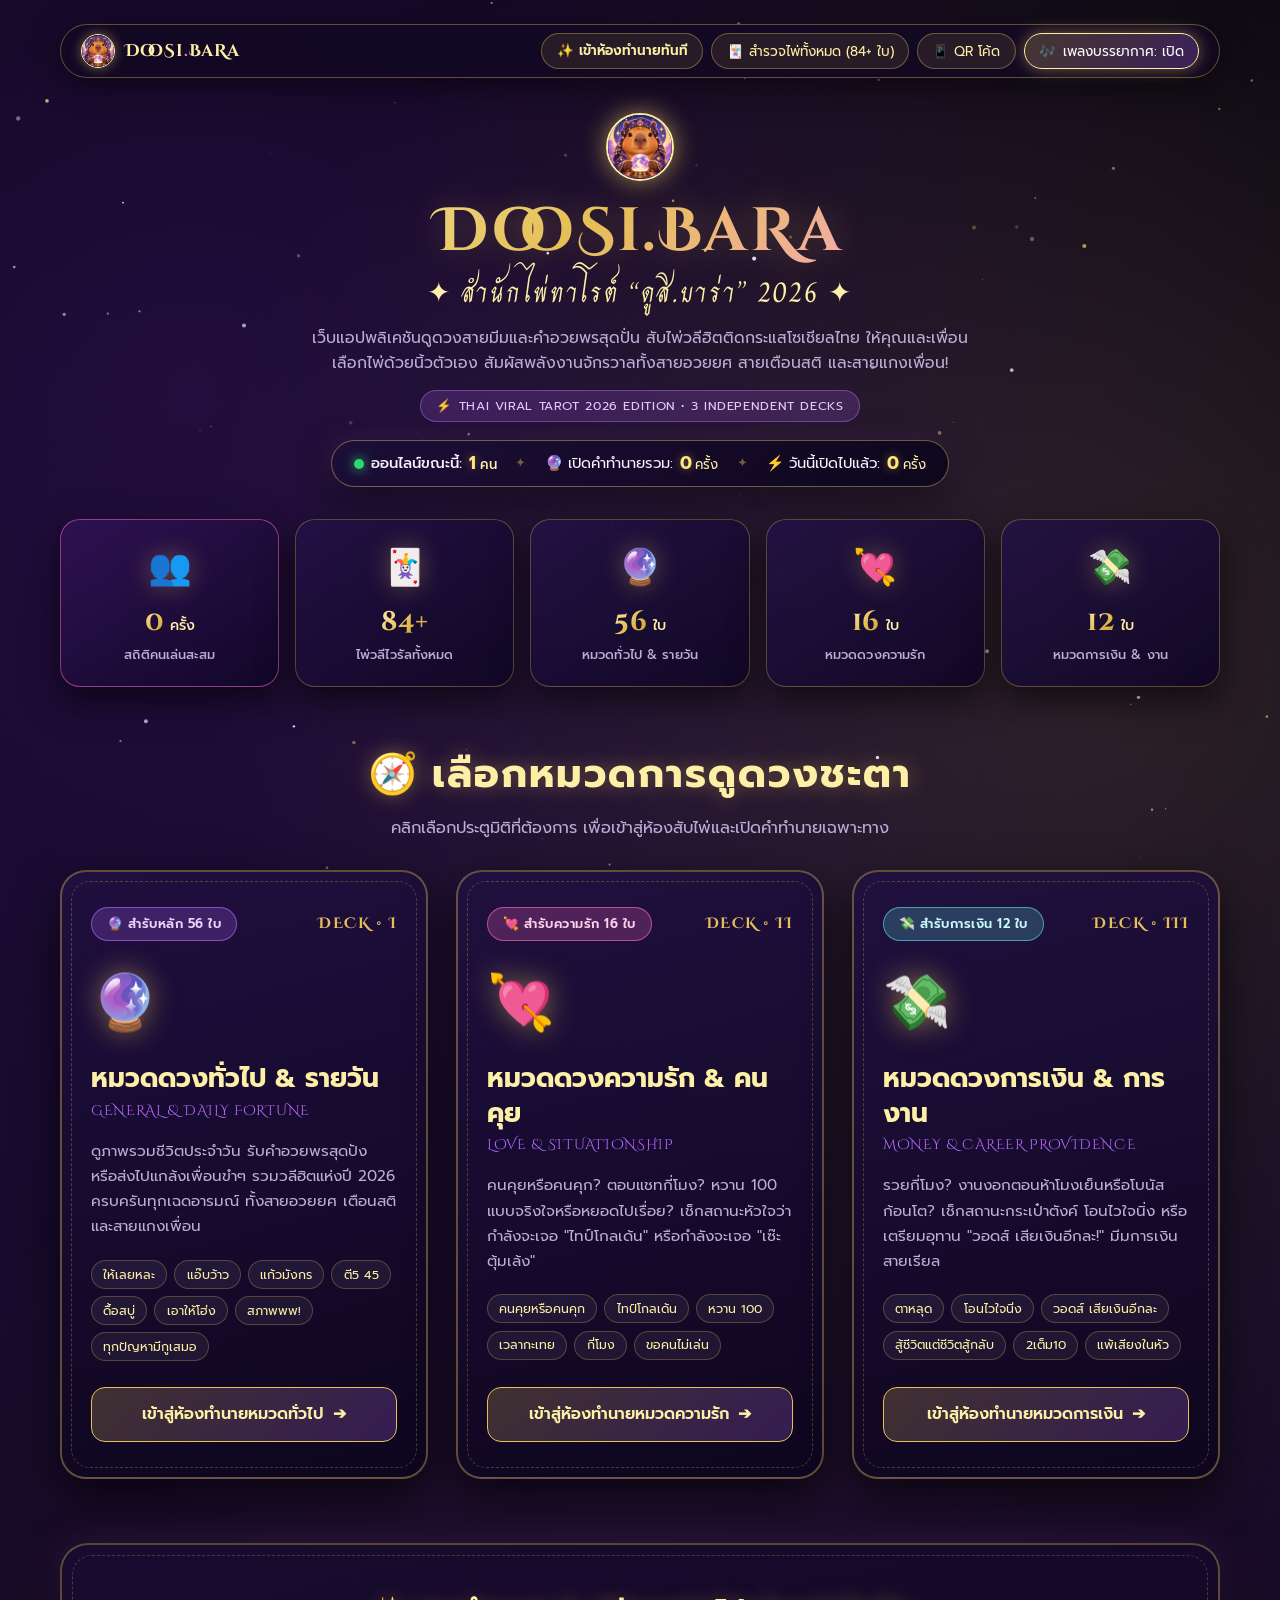
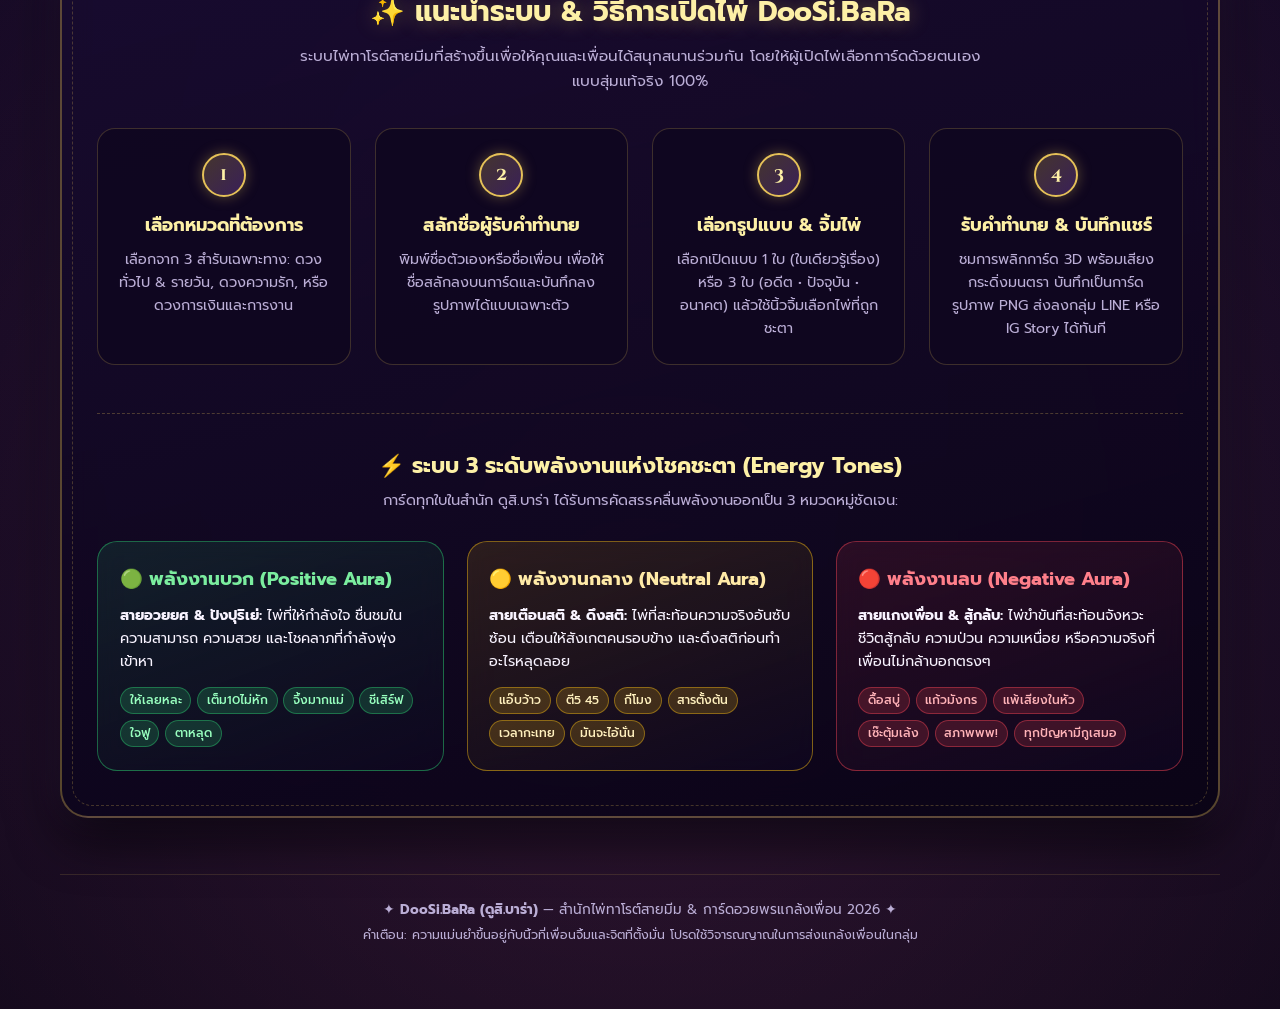
==== commit c47dbf4f: "Add high-res QR code with mascot, embed QR scan footer on saved card images, and add mobile QR modal" ====
--- a/index.html
+++ b/index.html
@@ -20,7 +20,7 @@
     <link rel="preconnect" href="https://fonts.googleapis.com">
     <link rel="preconnect" href="https://fonts.gstatic.com" crossorigin>
     <link href="https://fonts.googleapis.com/css2?family=Charm:wght@400;700&family=Cinzel+Decorative:wght@700&family=Prompt:wght@300;400;500;600;700&display=swap" rel="stylesheet">
-    <link rel="stylesheet" href="styles.css?v=20261002_v15">
+    <link rel="stylesheet" href="styles.css?v=20261002_v17">
 
     <!-- Direct Fallback / Cache-Proof Essential Layout Styles -->
     <!-- Direct Fallback / Cache-Proof Essential Layout Styles -->
@@ -426,6 +426,9 @@
                 <button type="button" class="btn-pill" id="btnOpenGallery">
                     🃏 สำรวจไพ่ทั้งหมด (84+ ใบ)
                 </button>
+                <button type="button" class="btn-pill" id="btnOpenQrModal">
+                    📱 QR โค้ด
+                </button>
                 <button type="button" class="btn-pill sound-active" id="btnToggleSound">
                     <span class="bgm-wave-anim">🎶</span> <span id="soundBtnText">เพลง: เปิด</span>
                 </button>
@@ -446,6 +449,7 @@
                 <a href="reading.html?mode=money" class="dropdown-item">💸 หมวดการเงิน & งาน (12 ใบ)</a>
                 <div class="dropdown-divider"></div>
                 <button type="button" class="dropdown-item" id="btnOpenGalleryMobile">🃏 สำรวจไพ่ทั้งหมด (84+ ใบ)</button>
+                <button type="button" class="dropdown-item" id="btnOpenQrModalMobile">📱 สแกน QR Code เล่นบนมือถือ</button>
                 <button type="button" class="dropdown-item sound-active" id="btnToggleSoundMobile"><span class="bgm-wave-anim">🎶</span> เพลงบรรยากาศ: เปิด</button>
             </div>
         </nav>
@@ -765,10 +769,40 @@
         </div>
     </div>
 
+    <!-- Modal 3: Standalone QR Code for Mobile Play -->
+    <div class="modal-backdrop" id="qrModal" role="dialog" aria-modal="true">
+        <div class="modal-card" style="max-width:440px; text-align:center;">
+            <div class="modal-header">
+                <div class="modal-title">📱 สแกนเล่นบนมือถือ</div>
+                <button type="button" class="btn-close-modal" onclick="document.getElementById('qrModal').classList.remove('open')">✕</button>
+            </div>
+            <div style="padding:1.2rem 0.5rem 0.5rem;">
+                <div style="background:#ffffff; padding:12px; border-radius:18px; display:inline-block; box-shadow:0 0 30px rgba(229,193,88,0.45); margin-bottom:1rem;">
+                    <img src="qrcode.png" alt="DooSi.BaRa QR Code" style="width:210px; height:210px; display:block; border-radius:8px;">
+                </div>
+                <h3 style="color:var(--gold-light); font-size:1.15rem; margin-bottom:0.35rem; font-family:'Cinzel Decorative',serif;">DooSi.BaRa • ดูสิ.บาร่า</h3>
+                <p style="color:var(--text-muted); font-size:0.86rem; margin-bottom:1.25rem; line-height:1.5;">
+                    ยกกล้องมือถือขึ้นมาสแกน QR Code เพื่อเปิดไพ่ดูดวงสายมีมบนมือถือได้ทันที ไม่ต้องโหลดแอป!
+                </p>
+                <div style="display:flex; justify-content:center; gap:0.6rem; flex-wrap:wrap;">
+                    <a href="qrcode.png" download="DooSiBaRa-QRCode.png" class="btn-gold" style="text-decoration:none; font-size:0.88rem;">
+                        📥 ดาวน์โหลดรูป QR Code
+                    </a>
+                    <button type="button" class="btn-outline-gold" onclick="navigator.clipboard.writeText('https://thanabara.github.io/DooSi/'); showToast('📋 คัดลอกลิงก์เรียบร้อย!');" style="font-size:0.88rem;">
+                        🔗 คัดลอกลิงก์
+                    </button>
+                </div>
+            </div>
+        </div>
+    </div>
+
+    <!-- Toast Notification -->
+    <div class="mystic-toast" id="mysticToast" role="status" aria-live="polite"></div>
+
     <!-- Load Decks and Dashboard Controller -->
-    <script src="data/general.js?v=20261002_v15"></script>
-    <script src="data/love.js?v=20261002_v15"></script>
-    <script src="data/money.js?v=20261002_v15"></script>
-    <script src="dashboard.js?v=20261002_v15"></script>
+    <script src="data/general.js?v=20261002_v17"></script>
+    <script src="data/love.js?v=20261002_v17"></script>
+    <script src="data/money.js?v=20261002_v17"></script>
+    <script src="dashboard.js?v=20261002_v17"></script>
 </body>
 </html>
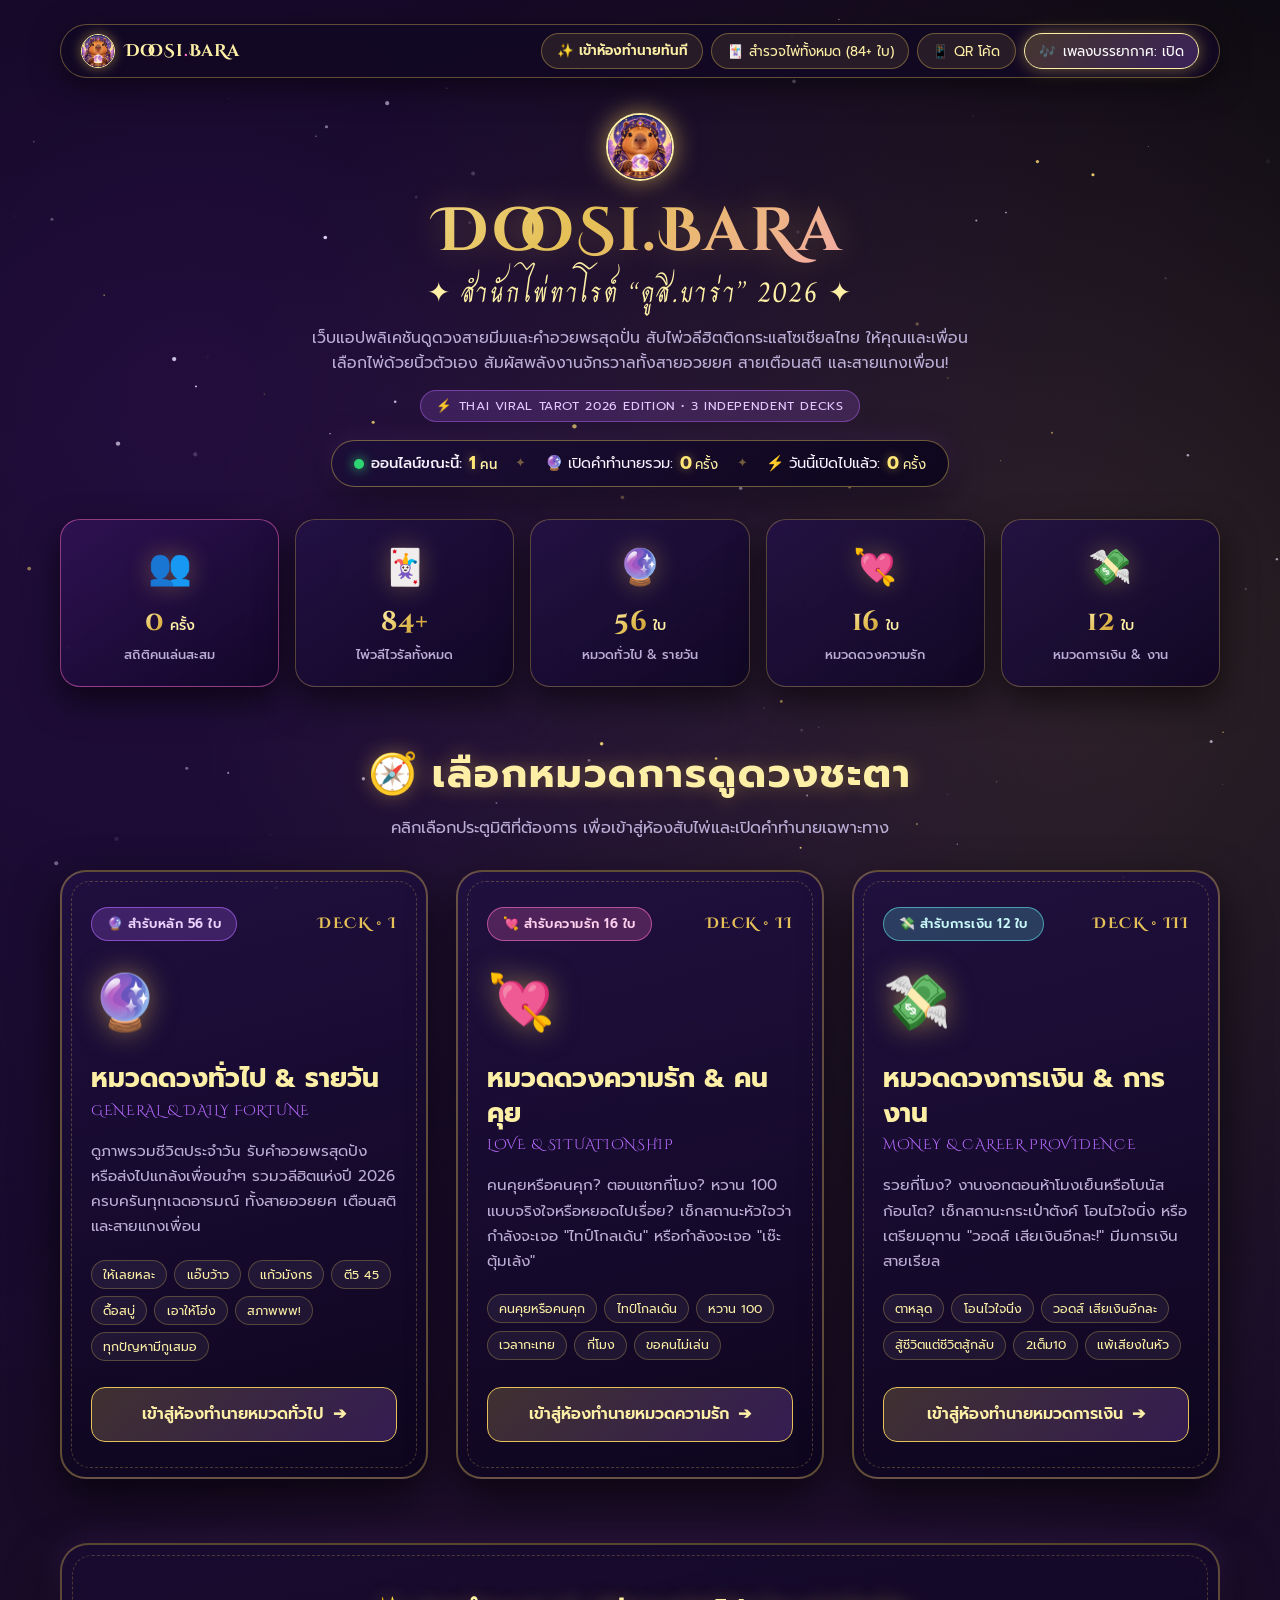
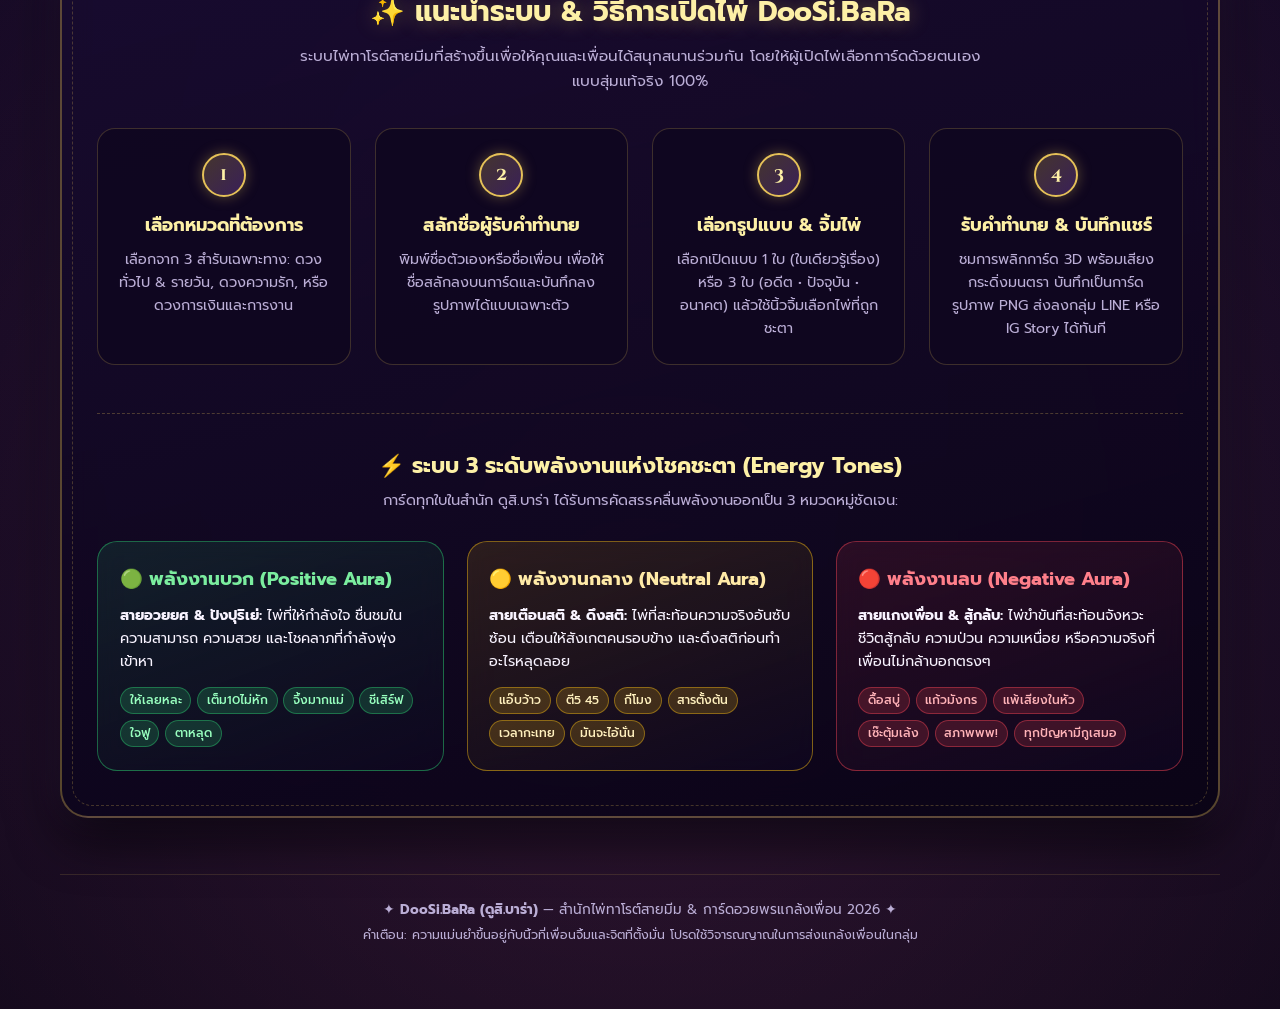
==== commit 4c214b18: "Fix image download on mobile: add Web Share API, interactive save image modal with long-press guidan" ====
--- a/index.html
+++ b/index.html
@@ -785,13 +785,18 @@
                     ยกกล้องมือถือขึ้นมาสแกน QR Code เพื่อเปิดไพ่ดูดวงสายมีมบนมือถือได้ทันที ไม่ต้องโหลดแอป!
                 </p>
                 <div style="display:flex; justify-content:center; gap:0.6rem; flex-wrap:wrap;">
-                    <a href="qrcode.png" download="DooSiBaRa-QRCode.png" class="btn-gold" style="text-decoration:none; font-size:0.88rem;">
+                    <button type="button" id="btnDownloadQrAction" class="btn-gold" style="font-size:0.88rem;">
                         📥 ดาวน์โหลดรูป QR Code
-                    </a>
+                    </button>
                     <button type="button" class="btn-outline-gold" onclick="navigator.clipboard.writeText('https://thanabara.github.io/DooSi/'); showToast('📋 คัดลอกลิงก์เรียบร้อย!');" style="font-size:0.88rem;">
                         🔗 คัดลอกลิงก์
                     </button>
                 </div>
+                <div style="margin-top:0.85rem;">
+                    <span style="display:inline-block; font-size:0.8rem; color:#fdf0a6; background:rgba(229,193,88,0.12); border:1px solid rgba(229,193,88,0.28); padding:0.35rem 0.75rem; border-radius:10px;">
+                        💡 <strong>บนมือถือ:</strong> แตะค้างที่รูป QR Code แล้วกด <em>"บันทึกรูปภาพ"</em> ได้เลย
+                    </span>
+                </div>
             </div>
         </div>
     </div>
@@ -800,9 +805,9 @@
     <div class="mystic-toast" id="mysticToast" role="status" aria-live="polite"></div>
 
     <!-- Load Decks and Dashboard Controller -->
-    <script src="data/general.js?v=20261002_v17"></script>
-    <script src="data/love.js?v=20261002_v17"></script>
-    <script src="data/money.js?v=20261002_v17"></script>
-    <script src="dashboard.js?v=20261002_v17"></script>
+    <script src="data/general.js?v=20261002_v18"></script>
+    <script src="data/love.js?v=20261002_v18"></script>
+    <script src="data/money.js?v=20261002_v18"></script>
+    <script src="dashboard.js?v=20261002_v18"></script>
 </body>
 </html>
